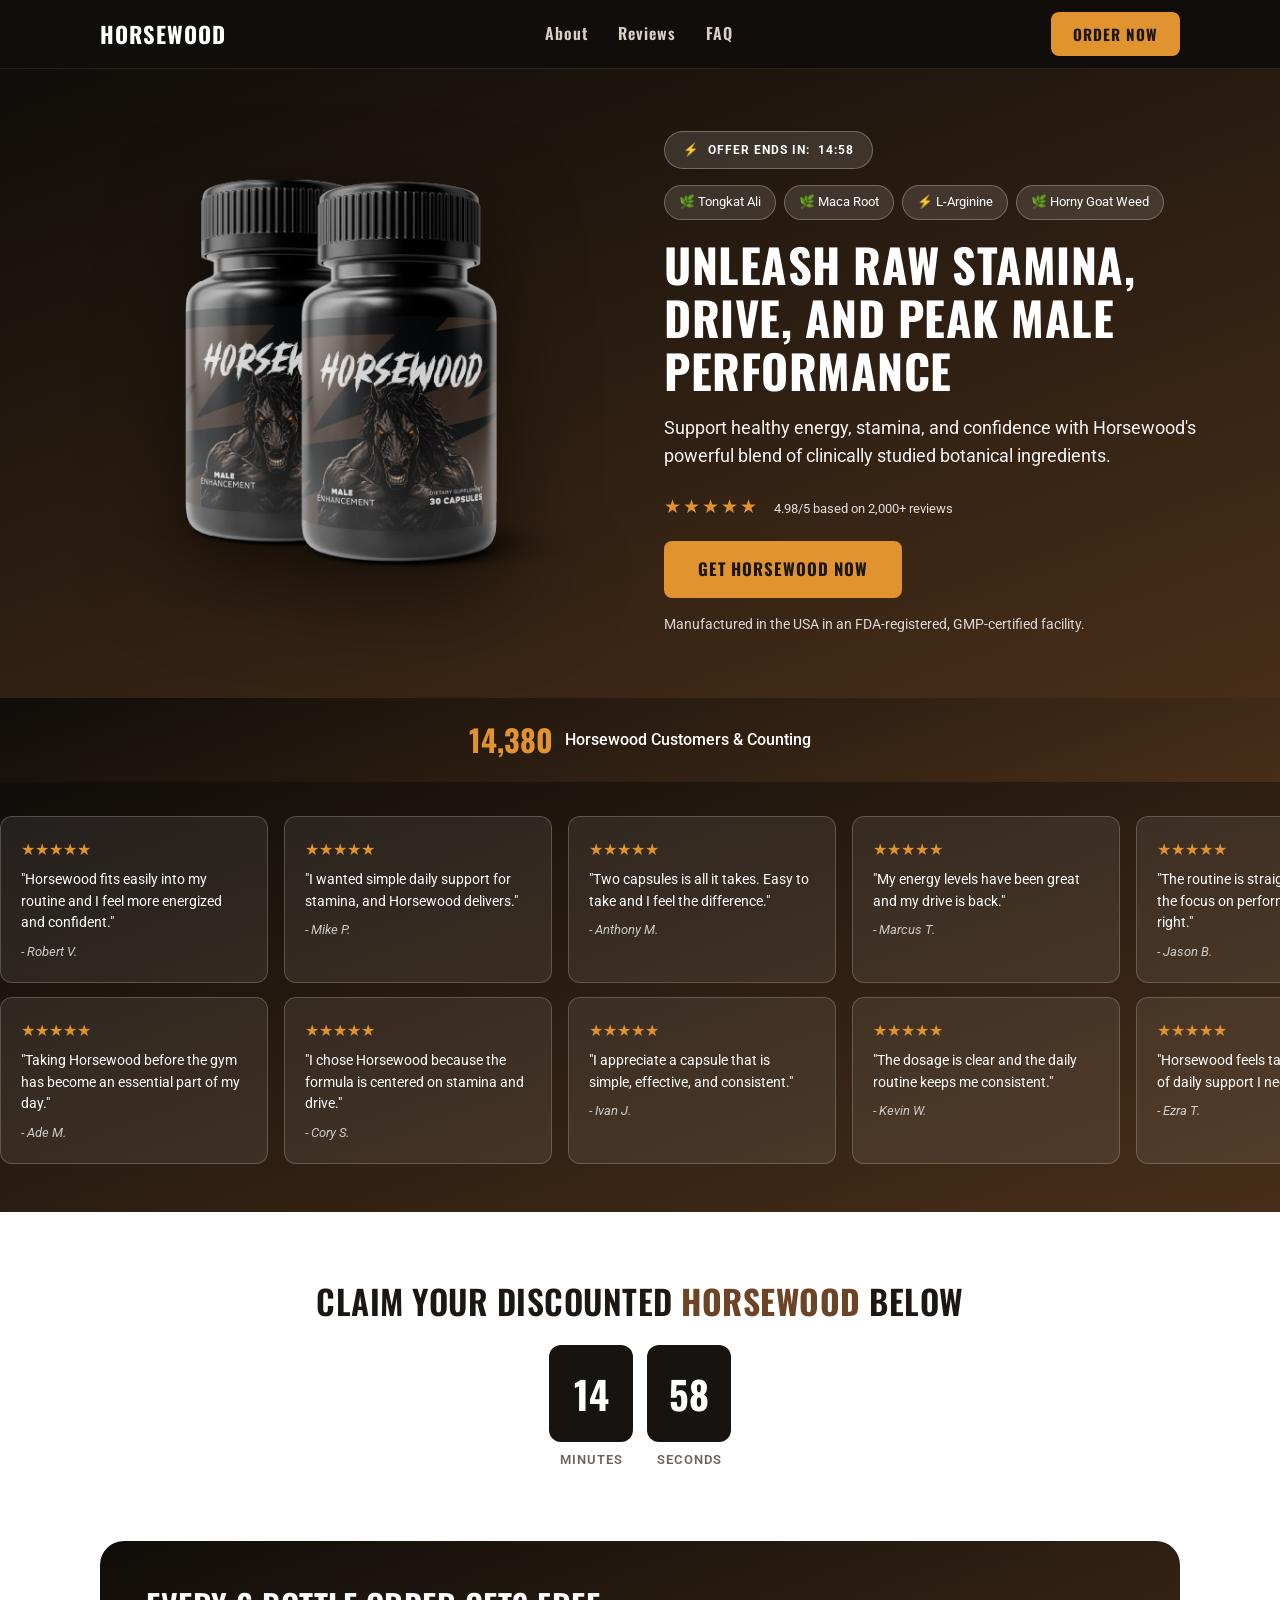
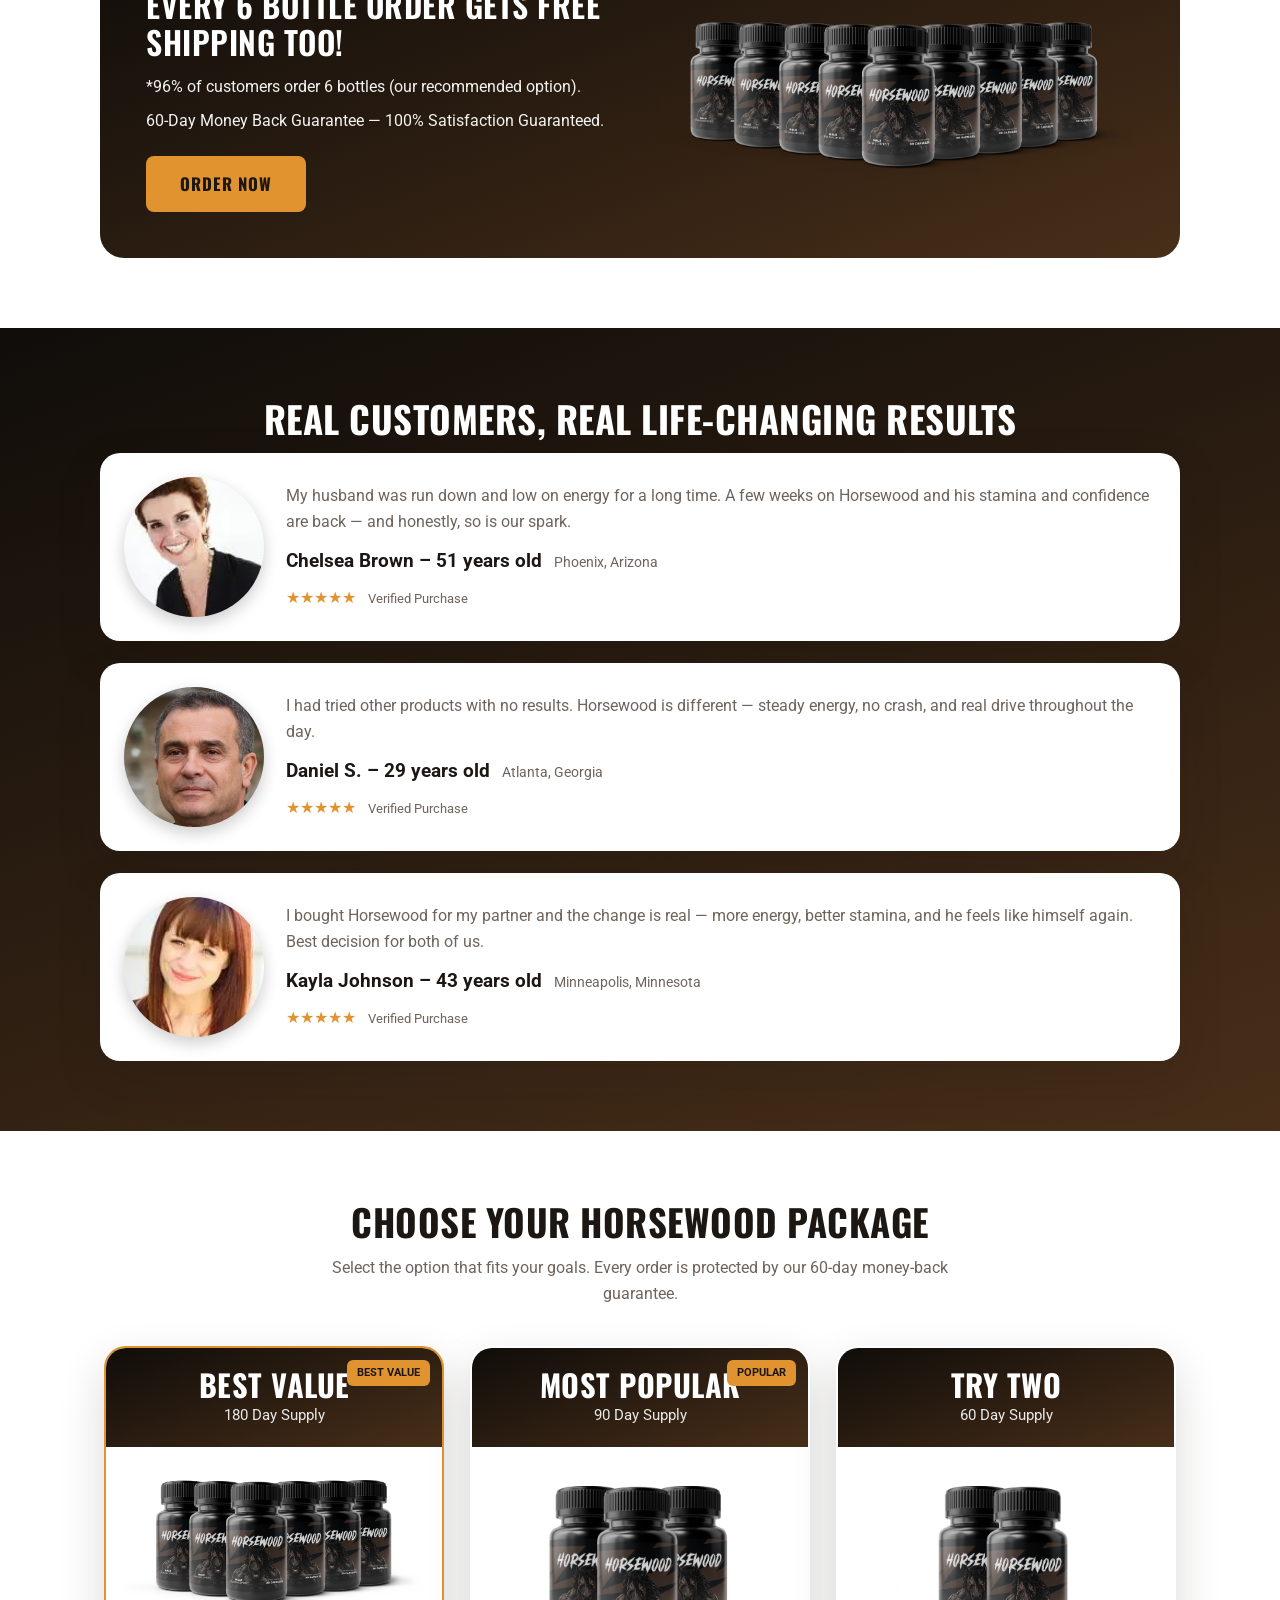
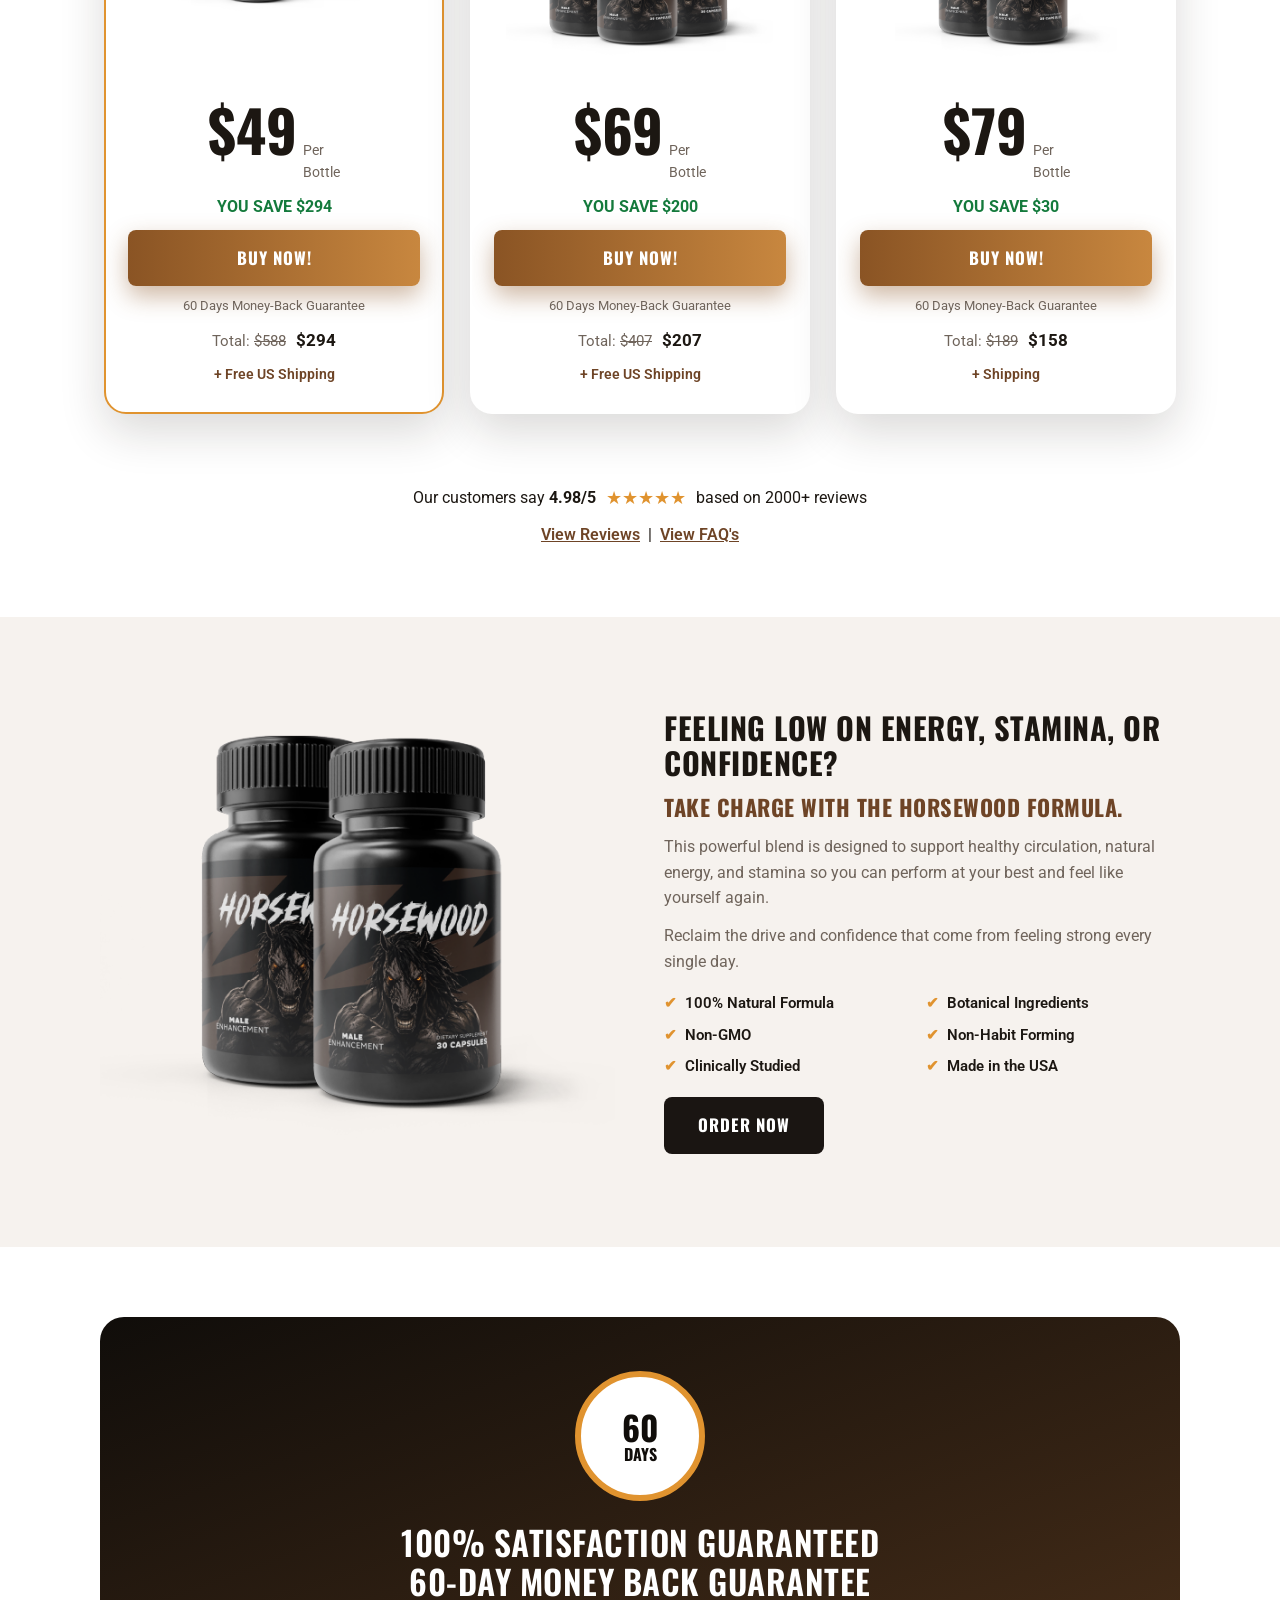
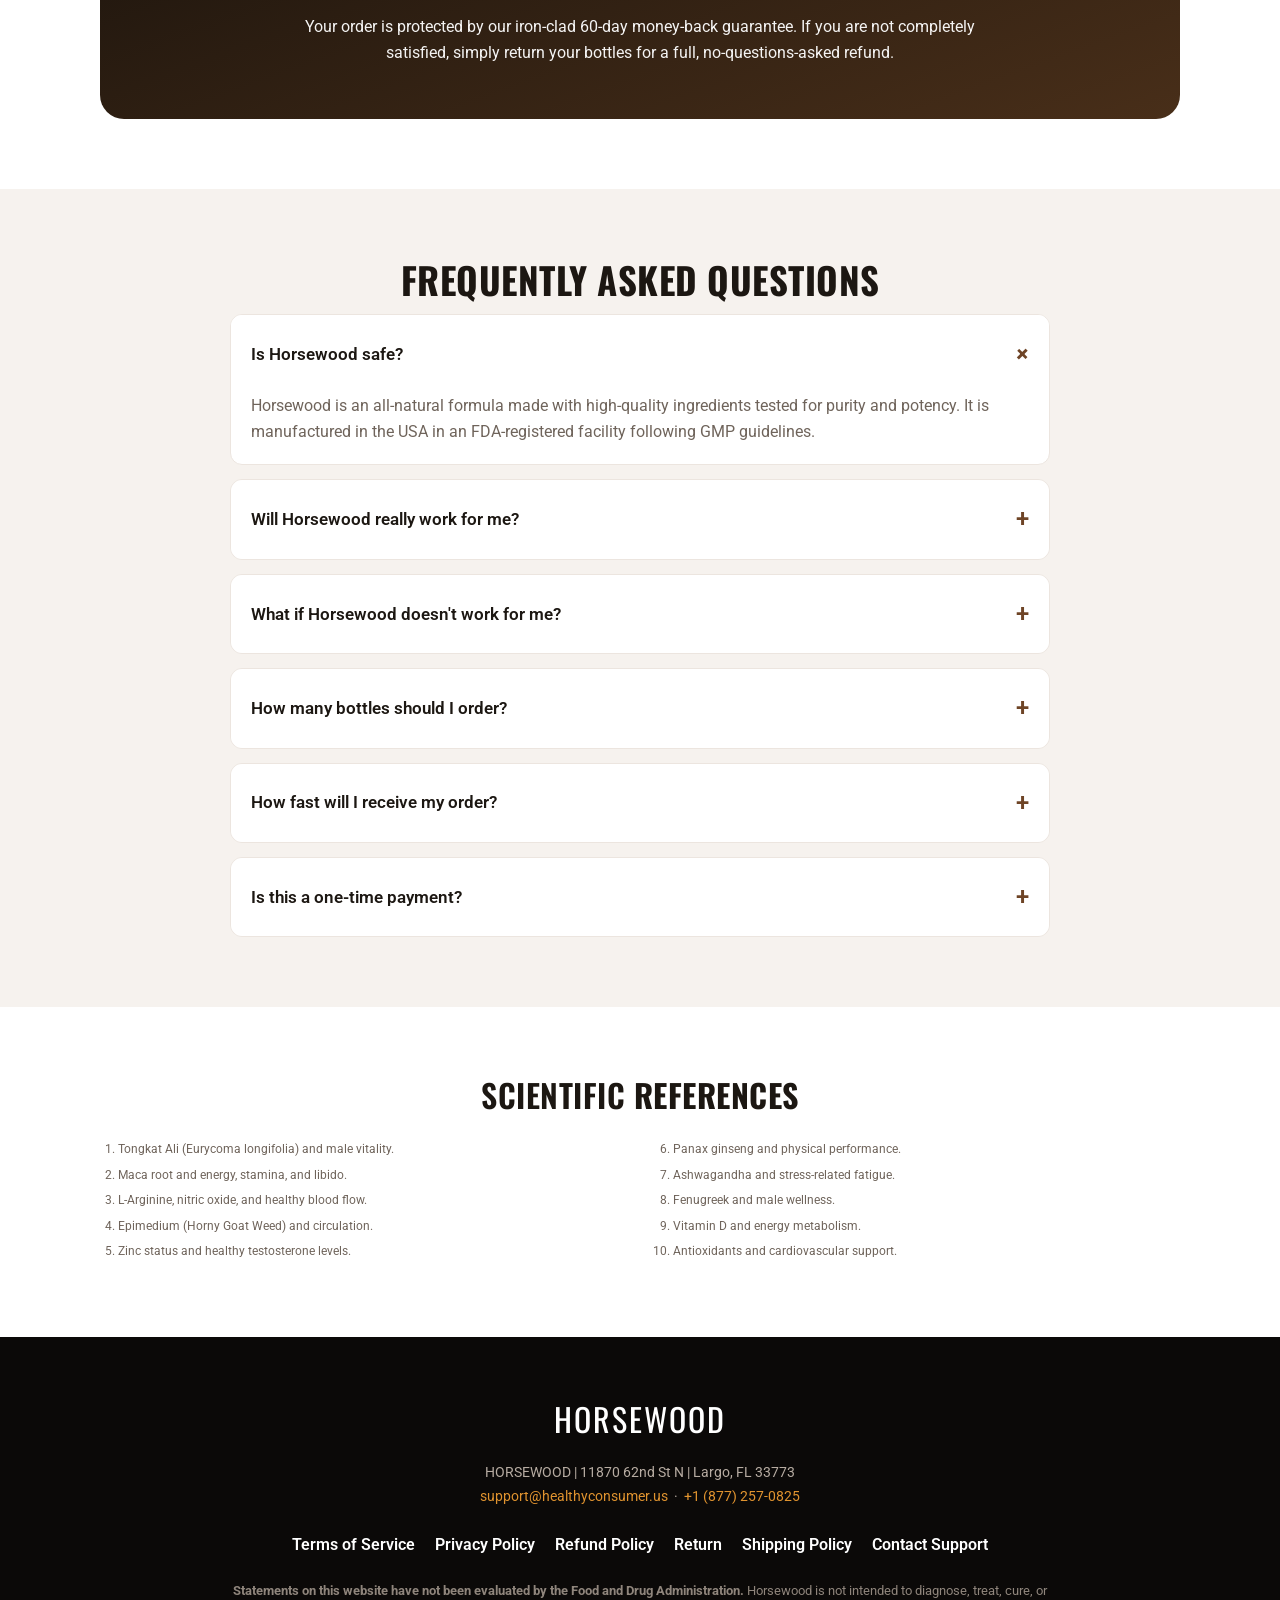
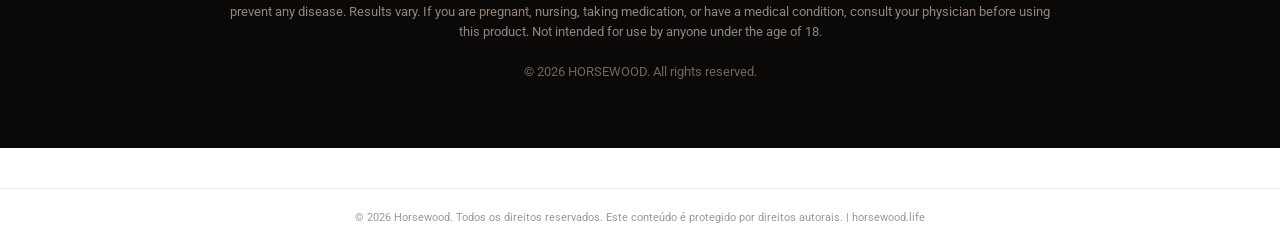
==== gethorse/index.html @ 4d739242 "Upload automático via Sistema de Deploy - 2026-07-28T18:04:44.396Z" ====
<!-- 7f420ffb8343f47b -->
<!DOCTYPE html>
<html lang="en">
<head>
  <meta charset="UTF-8">
  <meta name="viewport" content="width=device-width, initial-scale=1.0">
  <title>Horsewood - Natural Male Enhancement for Stamina, Drive & Performance</title>
  
  <link rel="preconnect" href="https://fonts.googleapis.com">
  <link rel="preconnect" href="https://fonts.gstatic.com" crossorigin>
  <link href="https://fonts.googleapis.com/css2?family=Oswald:wght@500;600;700&family=Roboto:wght@400;500;700&display=swap" rel="stylesheet">
  <link rel="stylesheet" href="css/style.css">
<script type="text/javascript" src="https://lp.horsewood.life/track.js?rtkcmpid=6a68c0a5cd39345bc1df42ec"></script>


<link rel="canonical" href="https://horsewood.life/">
<meta name="description" content="Informações relevantes e atualizadas em horsewood.life. Descubra tudo que precisa saber nesta página exclusiva.">
<meta name="robots" content="index, follow, max-snippet:-1, max-image-preview:large">
<meta property="og:type" content="website">
<meta property="og:url" content="https://horsewood.life/">
<meta property="og:site_name" content="horsewood.life">
<meta property="og:description" content="Informações relevantes e atualizadas em horsewood.life. Descubra tudo que precisa saber nesta página exclusiva.">
<meta property="og:locale" content="pt_BR">
<meta name="twitter:card" content="summary">
<meta name="twitter:domain" content="horsewood.life">
<meta name="generator" content="cms-a5adace4b767">

<script type="application/ld+json">{"@context":"https://schema.org","@type":"WebPage","name":"Horsewood","url":"https://horsewood.life/","datePublished":"2025-02-01","dateModified":"2026-09-17","inLanguage":"pt-BR","isPartOf":{"@type":"WebSite","name":"Horsewood","url":"https://horsewood.life/"},"publisher":{"@type":"Organization","name":"Horsewood","url":"https://horsewood.life/"}}</script>

<style>:root{--gimb-p:rgb(120,81,72);--gimb-s:rgb(146,1,212);--gimb-id:'f2ed22fd5e7a'}@keyframes cpvahgab{from{opacity:1}to{opacity:1}}.ligwew{position:absolute;width:0;height:0;overflow:hidden;pointer-events:none}</style>
<!-- b:f6z6z8qy4o v3.31.646 -->
</head>
<body data-s="f300c986" data-p="o3x420">
<noscript><div style="padding:15px;text-align:center;font-size:14px;"><p>JavaScript é necessário para visualizar o conteúdo completo de horsewood.</p></div></noscript>

<!-- ====== Header ====== -->
<header class="ktf4_site-header">
  <div class="ktf4_container ktf4_nav">
    <a class="ktf4_brand" href="#top">
HORSEWOOD
    </a>
    <nav class="ktf4_nav-links">
      <a href="#about">About</a>
      <a href="#reviews">Reviews</a>
      <a href="#faqs">FAQ</a>
    </nav>
    <a class="ktf4_btn ktf4_btn-light ktf4_nav-cta" href="#products">ORDER NOW</a>
    <button class="ktf4_menu-btn" aria-label="Open menu"><span></span><span></span><span></span></button>
  </div>
  <div class="ktf4_mobile-menu">
    <a href="#about">About</a>
    <a href="#reviews">Reviews</a>
    <a href="#faqs">FAQ</a>
    <a href="#products">Order Now</a>
  </div>
</header>
<!-- ====== Fim Header ====== -->

<span id="top"></span>

<!-- ====== Hero ====== -->
<section class="ktf4_hero ktf4_gradient">
  <div class="ktf4_container ktf4_hero-grid">
    <div class="ktf4_hero-media">
      <img src="images/hero.png" alt="Horsewood bottle">
    </div>
    <div class="ktf4_hero-copy">
      <div class="ktf4_pill-timer"><span class="ktf4_dot">&#9889;</span> OFFER ENDS IN: <span id="hero-timer">15:00</span></div>
      <div class="ktf4_pills">
        <span>&#127807; Tongkat Ali</span>
        <span>&#127807; Maca Root</span>
        <span>&#9889; L-Arginine</span>
        <span>&#127807; Horny Goat Weed</span>
      </div>
      <h1>Unleash Raw Stamina, Drive, and Peak Male Performance</h1>
      <p class="ktf4_hero-sub">Support healthy energy, stamina, and confidence with Horsewood's powerful blend of clinically studied botanical ingredients.</p>
      <div class="ktf4_stars-inline">&#9733;&#9733;&#9733;&#9733;&#9733; <small>4.98/5 based on 2,000+ reviews</small></div>
      <a class="ktf4_btn ktf4_btn-light" href="#products">GET HORSEWOOD NOW</a>
      <p class="ktf4_hero-note">Manufactured in the USA in an FDA-registered, GMP-certified facility.</p>
    </div>
  </div>
</section>
<!-- ====== Fim Hero ====== -->

<!-- ====== Contador ====== -->
<div class="ktf4_counter-strip ktf4_gradient">
  <span class="ktf4_counter-num" data-target="14380">0</span>
  <span>Horsewood Customers &amp; Counting</span>
</div>
<!-- ====== Fim Contador ====== -->

<!-- ====== Marquee ====== -->
<section class="ktf4_marquee-section ktf4_gradient">
  <div class="ktf4_marquee-wrap">
    <div class="ktf4_marquee-track">
      <div class="ktf4_rev-card"><div class="ktf4_rc-stars">&#9733;&#9733;&#9733;&#9733;&#9733;</div><p class="ktf4_rc-text">"Horsewood fits easily into my routine and I feel more energized and confident."</p><p class="ktf4_rc-author">- Robert V.</p></div>
      <div class="ktf4_rev-card"><div class="ktf4_rc-stars">&#9733;&#9733;&#9733;&#9733;&#9733;</div><p class="ktf4_rc-text">"I wanted simple daily support for stamina, and Horsewood delivers."</p><p class="ktf4_rc-author">- Mike P.</p></div>
      <div class="ktf4_rev-card"><div class="ktf4_rc-stars">&#9733;&#9733;&#9733;&#9733;&#9733;</div><p class="ktf4_rc-text">"Two capsules is all it takes. Easy to take and I feel the difference."</p><p class="ktf4_rc-author">- Anthony M.</p></div>
      <div class="ktf4_rev-card"><div class="ktf4_rc-stars">&#9733;&#9733;&#9733;&#9733;&#9733;</div><p class="ktf4_rc-text">"My energy levels have been great and my drive is back."</p><p class="ktf4_rc-author">- Marcus T.</p></div>
      <div class="ktf4_rev-card"><div class="ktf4_rc-stars">&#9733;&#9733;&#9733;&#9733;&#9733;</div><p class="ktf4_rc-text">"The routine is straightforward and the focus on performance is exactly right."</p><p class="ktf4_rc-author">- Jason B.</p></div>
      <div class="ktf4_rev-card"><div class="ktf4_rc-stars">&#9733;&#9733;&#9733;&#9733;&#9733;</div><p class="ktf4_rc-text">"Horsewood fits easily into my routine and I feel more energized and confident."</p><p class="ktf4_rc-author">- Robert V.</p></div>
      <div class="ktf4_rev-card"><div class="ktf4_rc-stars">&#9733;&#9733;&#9733;&#9733;&#9733;</div><p class="ktf4_rc-text">"I wanted simple daily support for stamina, and Horsewood delivers."</p><p class="ktf4_rc-author">- Mike P.</p></div>
      <div class="ktf4_rev-card"><div class="ktf4_rc-stars">&#9733;&#9733;&#9733;&#9733;&#9733;</div><p class="ktf4_rc-text">"Two capsules is all it takes. Easy to take and I feel the difference."</p><p class="ktf4_rc-author">- Anthony M.</p></div>
    </div>
  </div>
  <div class="ktf4_marquee-wrap">
    <div class="ktf4_marquee-track ktf4_reverse">
      <div class="ktf4_rev-card"><div class="ktf4_rc-stars">&#9733;&#9733;&#9733;&#9733;&#9733;</div><p class="ktf4_rc-text">"Taking Horsewood before the gym has become an essential part of my day."</p><p class="ktf4_rc-author">- Ade M.</p></div>
      <div class="ktf4_rev-card"><div class="ktf4_rc-stars">&#9733;&#9733;&#9733;&#9733;&#9733;</div><p class="ktf4_rc-text">"I chose Horsewood because the formula is centered on stamina and drive."</p><p class="ktf4_rc-author">- Cory S.</p></div>
      <div class="ktf4_rev-card"><div class="ktf4_rc-stars">&#9733;&#9733;&#9733;&#9733;&#9733;</div><p class="ktf4_rc-text">"I appreciate a capsule that is simple, effective, and consistent."</p><p class="ktf4_rc-author">- Ivan J.</p></div>
      <div class="ktf4_rev-card"><div class="ktf4_rc-stars">&#9733;&#9733;&#9733;&#9733;&#9733;</div><p class="ktf4_rc-text">"The dosage is clear and the daily routine keeps me consistent."</p><p class="ktf4_rc-author">- Kevin W.</p></div>
      <div class="ktf4_rev-card"><div class="ktf4_rc-stars">&#9733;&#9733;&#9733;&#9733;&#9733;</div><p class="ktf4_rc-text">"Horsewood feels tailored to the kind of daily support I needed."</p><p class="ktf4_rc-author">- Ezra T.</p></div>
      <div class="ktf4_rev-card"><div class="ktf4_rc-stars">&#9733;&#9733;&#9733;&#9733;&#9733;</div><p class="ktf4_rc-text">"Taking Horsewood before the gym has become an essential part of my day."</p><p class="ktf4_rc-author">- Ade M.</p></div>
      <div class="ktf4_rev-card"><div class="ktf4_rc-stars">&#9733;&#9733;&#9733;&#9733;&#9733;</div><p class="ktf4_rc-text">"I chose Horsewood because the formula is centered on stamina and drive."</p><p class="ktf4_rc-author">- Cory S.</p></div>
      <div class="ktf4_rev-card"><div class="ktf4_rc-stars">&#9733;&#9733;&#9733;&#9733;&#9733;</div><p class="ktf4_rc-text">"I appreciate a capsule that is simple, effective, and consistent."</p><p class="ktf4_rc-author">- Ivan J.</p></div>
    </div>
  </div>
</section>
<!-- ====== Fim Marquee ====== -->

<!-- ====== Oferta ====== -->
<section class="ktf4_section">
  <div class="ktf4_container ktf4_offer">
    <h2>Claim your Discounted <b>Horsewood</b> Below</h2>
    <div class="ktf4_countdown">
      <div class="ktf4_cd-box"><span class="ktf4_cd-num" data-cd-min>15</span><span>Minutes</span></div>
      <div class="ktf4_cd-box"><span class="ktf4_cd-num" data-cd-sec>00</span><span>Seconds</span></div>
    </div>
  </div>
</section>
<!-- ====== Fim Oferta ====== -->

<!-- ====== Destaque frete ====== -->
<section class="ktf4_section" style="padding-top:0">
  <div class="ktf4_container">
    <div class="ktf4_highlight ktf4_gradient">
      <div class="ktf4_hl-copy">
        <h2>Every 6 Bottle Order Gets FREE Shipping Too!</h2>
        <p>*96% of customers order 6 bottles (our recommended option).</p>
        <p>60-Day Money Back Guarantee &mdash; 100% Satisfaction Guaranteed.</p>
        <a class="ktf4_btn ktf4_btn-light" href="#products" style="margin-top:14px">ORDER NOW</a>
      </div>
      <div class="ktf4_hl-media"><img src="images/family.png" alt="Horsewood bottles"></div>
    </div>
  </div>
</section>
<!-- ====== Fim Destaque frete ====== -->

<!-- ====== Depoimentos ====== -->
<section id="reviews" class="ktf4_section ktf4_gradient">
  <div class="ktf4_container">
    <h2 class="ktf4_section-title" style="color:#fff">Real Customers, Real Life-Changing Results</h2>
    <div class="ktf4_testimonials">
      <div class="ktf4_testi-card">
        <img src="images/review-chelsea.jpg" alt="Chelsea Brown">
        <div class="ktf4_t-body">
          <p>My husband was run down and low on energy for a long time. A few weeks on Horsewood and his stamina and confidence are back &mdash; and honestly, so is our spark.</p>
          <div class="ktf4_t-name">Chelsea Brown &ndash; 51 years old</div>
          <div class="ktf4_t-loc">Phoenix, Arizona</div>
          <div class="ktf4_t-stars">&#9733;&#9733;&#9733;&#9733;&#9733; <small>Verified Purchase</small></div>
        </div>
      </div>
      <div class="ktf4_testi-card">
        <img src="images/review-daniel.jpg" alt="Daniel S.">
        <div class="ktf4_t-body">
          <p>I had tried other products with no results. Horsewood is different &mdash; steady energy, no crash, and real drive throughout the day.</p>
          <div class="ktf4_t-name">Daniel S. &ndash; 29 years old</div>
          <div class="ktf4_t-loc">Atlanta, Georgia</div>
          <div class="ktf4_t-stars">&#9733;&#9733;&#9733;&#9733;&#9733; <small>Verified Purchase</small></div>
        </div>
      </div>
      <div class="ktf4_testi-card">
        <img src="images/review-kayla.jpg" alt="Kayla Johnson">
        <div class="ktf4_t-body">
          <p>I bought Horsewood for my partner and the change is real &mdash; more energy, better stamina, and he feels like himself again. Best decision for both of us.</p>
          <div class="ktf4_t-name">Kayla Johnson &ndash; 43 years old</div>
          <div class="ktf4_t-loc">Minneapolis, Minnesota</div>
          <div class="ktf4_t-stars">&#9733;&#9733;&#9733;&#9733;&#9733; <small>Verified Purchase</small></div>
        </div>
      </div>
    </div>
  </div>
</section>
<!-- ====== Fim Depoimentos ====== -->

<!-- ====== Produtos ====== -->
<section id="products" class="ktf4_section">
  <div class="ktf4_container-wide">
    <h2 class="ktf4_section-title">Choose Your Horsewood Package</h2>
    <p class="ktf4_section-lead">Select the option that fits your goals. Every order is protected by our 60-day money-back guarantee.</p>
    <div class="ktf4_pricing">

      <div class="ktf4_price-card ktf4_featured">
        <a class="ktf4_pc-head ktf4_gradient" href="https://lp.horsewood.life/click/3" style="display:block">
          <span class="ktf4_pc-tag">Best Value</span>
          <h3>Best Value</h3>
          <p>180 Day Supply</p>
        </a>
        <div class="ktf4_pc-img"><img src="images/pack-6.png" alt="6 bottles of Horsewood"></div>
        <div class="ktf4_pc-body">
          <div class="ktf4_pc-price"><b>$49</b><small>Per<br>Bottle</small></div>
          <p class="ktf4_pc-save">YOU SAVE $294</p>
          <a class="ktf4_btn ktf4_btn-primary ktf4_btn-block" href="https://lp.horsewood.life/click/3">BUY NOW!</a>
          <p class="ktf4_pc-guar">60 Days Money-Back Guarantee</p>
          <p class="ktf4_pc-total">Total: <span class="ktf4_old">$588</span> <span class="ktf4_new">$294</span></p>
          <span class="ktf4_pc-ship">+ Free US Shipping</span>
        </div>
      </div>

      <div class="ktf4_price-card">
        <a class="ktf4_pc-head ktf4_gradient" href="https://lp.horsewood.life/click/2" style="display:block">
          <span class="ktf4_pc-tag">Popular</span>
          <h3>Most Popular</h3>
          <p>90 Day Supply</p>
        </a>
        <div class="ktf4_pc-img"><img src="images/pack-3.png" alt="3 bottles of Horsewood"></div>
        <div class="ktf4_pc-body">
          <div class="ktf4_pc-price"><b>$69</b><small>Per<br>Bottle</small></div>
          <p class="ktf4_pc-save">YOU SAVE $200</p>
          <a class="ktf4_btn ktf4_btn-primary ktf4_btn-block" href="https://lp.horsewood.life/click/2">BUY NOW!</a>
          <p class="ktf4_pc-guar">60 Days Money-Back Guarantee</p>
          <p class="ktf4_pc-total">Total: <span class="ktf4_old">$407</span> <span class="ktf4_new">$207</span></p>
          <span class="ktf4_pc-ship">+ Free US Shipping</span>
        </div>
      </div>

      <div class="ktf4_price-card">
        <a class="ktf4_pc-head ktf4_gradient" href="https://lp.horsewood.life/click/1" style="display:block">
          <h3>Try Two</h3>
          <p>60 Day Supply</p>
        </a>
        <div class="ktf4_pc-img"><img src="images/pack-2.png" alt="2 bottles of Horsewood"></div>
        <div class="ktf4_pc-body">
          <div class="ktf4_pc-price"><b>$79</b><small>Per<br>Bottle</small></div>
          <p class="ktf4_pc-save">YOU SAVE $30</p>
          <a class="ktf4_btn ktf4_btn-primary ktf4_btn-block" href="https://lp.horsewood.life/click/1">BUY NOW!</a>
          <p class="ktf4_pc-guar">60 Days Money-Back Guarantee</p>
          <p class="ktf4_pc-total">Total: <span class="ktf4_old">$189</span> <span class="ktf4_new">$158</span></p>
          <span class="ktf4_pc-ship">+ Shipping</span>
        </div>
      </div>

    </div>
  </div>
</section>
<!-- ====== Fim Produtos ====== -->

<!-- ====== Rating strip ====== -->
<section class="ktf4_section" style="padding-top:0">
  <div class="ktf4_container ktf4_rating-strip">
    <div class="ktf4_rs-top">
      <p>Our customers say <b>4.98/5</b></p>
      <span class="ktf4_rs-stars">&#9733;&#9733;&#9733;&#9733;&#9733;</span>
      <p>based on 2000+ reviews</p>
    </div>
    <div><a href="#reviews">View Reviews</a> &nbsp;|&nbsp; <a href="#faqs">View FAQ's</a></div>
  </div>
</section>
<!-- ====== Fim Rating strip ====== -->

<!-- ====== Sobre ====== -->
<section id="about" class="ktf4_section" style="background:var(--bg-soft)">
  <div class="ktf4_container ktf4_about-grid">
    <div class="ktf4_about-media"><img src="images/hero.png" alt="Horsewood bottle"></div>
    <div class="ktf4_about-copy">
      <h3>Feeling low on energy, stamina, or confidence?</h3>
      <h3 class="ktf4_sub">Take charge with the Horsewood formula.</h3>
      <p>This powerful blend is designed to support healthy circulation, natural energy, and stamina so you can perform at your best and feel like yourself again.</p>
      <p>Reclaim the drive and confidence that come from feeling strong every single day.</p>
      <ul class="ktf4_about-check">
        <li>100% Natural Formula</li>
        <li>Botanical Ingredients</li>
        <li>Non-GMO</li>
        <li>Non-Habit Forming</li>
        <li>Clinically Studied</li>
        <li>Made in the USA</li>
      </ul>
      <a class="ktf4_btn ktf4_btn-dark" href="#products">ORDER NOW</a>
    </div>
  </div>
</section>
<!-- ====== Fim Sobre ====== -->

<!-- ====== Garantia ====== -->
<section class="ktf4_section">
  <div class="ktf4_container">
    <div class="ktf4_guarantee ktf4_gradient">
      <div class="ktf4_badge"><span><b>60</b>DAYS</span></div>
      <h3>100% Satisfaction Guaranteed<br>60-Day Money Back Guarantee</h3>
      <p>Your order is protected by our iron-clad 60-day money-back guarantee. If you are not completely satisfied, simply return your bottles for a full, no-questions-asked refund.</p>
    </div>
  </div>
</section>
<!-- ====== Fim Garantia ====== -->

<!-- ====== FAQ ====== -->
<section id="faqs" class="ktf4_section" style="background:var(--bg-soft)">
  <div class="ktf4_container">
    <h2 class="ktf4_section-title">Frequently Asked Questions</h2>
    <div class="ktf4_faq-list">
      <details class="ktf4_faq-item" open>
        <summary>Is Horsewood safe?</summary>
        <div class="ktf4_faq-body">Horsewood is an all-natural formula made with high-quality ingredients tested for purity and potency. It is manufactured in the USA in an FDA-registered facility following GMP guidelines.</div>
      </details>
      <details class="ktf4_faq-item">
        <summary>Will Horsewood really work for me?</summary>
        <div class="ktf4_faq-body">Horsewood is formulated with clinically studied botanicals selected to support stamina, energy, and drive. For best results, take it consistently every day.</div>
      </details>
      <details class="ktf4_faq-item">
        <summary>What if Horsewood doesn't work for me?</summary>
        <div class="ktf4_faq-body">Every bottle is backed by a 60-day money-back guarantee. If you are unsatisfied for any reason, return what you haven't used for a full refund.</div>
      </details>
      <details class="ktf4_faq-item">
        <summary>How many bottles should I order?</summary>
        <div class="ktf4_faq-body">Our ingredients work best after 90 days or more of consistent use, which is why the 3 or 6-bottle packages are the most popular and best value.</div>
      </details>
      <details class="ktf4_faq-item">
        <summary>How fast will I receive my order?</summary>
        <div class="ktf4_faq-body">Orders ship within 2 to 3 business days. US delivery averages 5 to 7 days; international orders usually take 10 to 12 days.</div>
      </details>
      <details class="ktf4_faq-item">
        <summary>Is this a one-time payment?</summary>
        <div class="ktf4_faq-body">Yes. Every option on this page is a one-time charge. You will never be billed without being clearly notified.</div>
      </details>
    </div>
  </div>
</section>
<!-- ====== Fim FAQ ====== -->

<!-- ====== Referencias ====== -->
<section class="ktf4_section">
  <div class="ktf4_container ktf4_refs">
    <h2>Scientific <b>References</b></h2>
    <ol>
      <li>Tongkat Ali (Eurycoma longifolia) and male vitality.</li>
      <li>Maca root and energy, stamina, and libido.</li>
      <li>L-Arginine, nitric oxide, and healthy blood flow.</li>
      <li>Epimedium (Horny Goat Weed) and circulation.</li>
      <li>Zinc status and healthy testosterone levels.</li>
      <li>Panax ginseng and physical performance.</li>
      <li>Ashwagandha and stress-related fatigue.</li>
      <li>Fenugreek and male wellness.</li>
      <li>Vitamin D and energy metabolism.</li>
      <li>Antioxidants and cardiovascular support.</li>
    </ol>
  </div>
</section>
<!-- ====== Fim Referencias ====== -->

<!-- ====== Footer ====== -->
<footer class="ktf4_site-footer">
  <div class="ktf4_footer-inner">
    <div class="ktf4_footer-brand">HORSEWOOD</div>
    <p class="ktf4_footer-address">HORSEWOOD | 11870 62nd St N | Largo, FL 33773<br>
      <a href="mailto:support@healthyconsumer.us">support@healthyconsumer.us</a> &nbsp;&middot;&nbsp;
      <a href="tel:+18772570825">+1 (877) 257-0825</a>
    </p>
    <div class="ktf4_footer-links">
      <a href="https://horsewood.us/terms/">Terms of Service</a>
      <a href="https://horsewood.us/privacy/">Privacy Policy</a>
      <a href="https://horsewood.us/support/">Refund Policy</a>
      <a href="https://horsewood.us/support/">Return</a>
      <a href="https://horsewood.us/support/">Shipping Policy</a>
      <a href="https://horsewood.us/contact/">Contact Support</a>
    </div>
    <p class="ktf4_footer-disclaimer">
      <strong>Statements on this website have not been evaluated by the Food and Drug Administration.</strong>
      Horsewood is not intended to diagnose, treat, cure, or prevent any disease. Results vary. If you are pregnant, nursing, taking medication, or have a medical condition, consult your physician before using this product. Not intended for use by anyone under the age of 18.
    </p>
    <p class="ktf4_footer-copy">&copy; 2026 HORSEWOOD. All rights reserved.</p>
    <span id="disclaimer"></span>
    <script src="https://display.buygoods.com/v1/disclaimer?id=disclaimer&account_id=12662"></script>
  </div>
</footer>
<!-- ====== Fim Footer ====== -->

<script src="js/main.js"></script>
<footer style="text-align:center;padding:20px 10px;font-size:11px;color:#999;margin-top:40px;border-top:1px solid #eee"><p>© 2026 Horsewood. Todos os direitos reservados. Este conteúdo é protegido por direitos autorais. | <a href="https://horsewood.life/" style="color:#999;text-decoration:none">horsewood.life</a></p></footer>
</body>
</html>

<!-- 89cfabe158a4e8e0d7835b3f -->
---- gethorse/css/style.css ----
/* ====== Variaveis / Marca ====== */
:root {
  --brand-1: #100d0a;
  --brand-2: #6e4426;
  --brand-deep: #080605;
  --grad: linear-gradient(160deg, #100d0a 0%, #5c3a1e 135%);
  --grad-btn: linear-gradient(90deg, #8a5424, #c8873f);
  --accent: #e0932f;
  --ink: #1c1712;
  --muted: #6f645b;
  --line: #ece5df;
  --bg-soft: #f6f2ee;
  --font-head: 'Oswald', 'Arial Narrow', Arial, sans-serif;
  --font-body: 'Roboto', 'Segoe UI', Arial, sans-serif;
  --radius: 22px;
  --shadow: 0 18px 45px rgba(28, 23, 18, .16);
}
/* ====== Fim Variaveis / Marca ====== */

/* ====== Reset ====== */
* { margin: 0; padding: 0; box-sizing: border-box; }
html { scroll-behavior: smooth; overflow-x: clip; }
body {
  font-family: var(--font-body);
  color: var(--ink);
  background: #fff;
  line-height: 1.6;
  -webkit-font-smoothing: antialiased;
  overflow-x: clip;
}
img { max-width: 100%; display: block; }
a { text-decoration: none; color: inherit; }
ul { list-style: none; }
h1, h2, h3, h4 { font-family: var(--font-head); line-height: 1.15; font-weight: 700; letter-spacing: .5px; text-transform: uppercase; }
.ktf4_container { width: 100%; max-width: 1120px; margin: 0 auto; padding: 0 20px; }
.ktf4_container-wide { width: 100%; max-width: 1240px; margin: 0 auto; padding: 0 20px; }
.ktf4_gradient { background: var(--grad); color: #fff; }
.ktf4_text-accent { color: var(--accent); }
/* ====== Fim Reset ====== */

/* ====== Botoes ====== */
.ktf4_btn {
  display: inline-flex; align-items: center; justify-content: center; gap: .5rem;
  font-family: var(--font-head); font-weight: 700; cursor: pointer; border: none;
  padding: 15px 34px; border-radius: 8px; font-size: 1.05rem; letter-spacing: 1px; text-transform: uppercase;
  transition: transform .2s ease, box-shadow .2s ease, opacity .2s ease;
}
.ktf4_btn:hover { transform: translateY(-2px); }
.ktf4_btn-primary { background: var(--grad-btn); color: #fff; box-shadow: 0 10px 24px rgba(138, 84, 36, .42); }
.ktf4_btn-light { background: var(--accent); color: #1c1712; }
.ktf4_btn-dark { background: #1a1512; color: #fff; }
.ktf4_btn-block { width: 100%; }
/* ====== Fim Botoes ====== */

/* ====== Header ====== */
.ktf4_site-header {
  position: sticky; top: 0; z-index: 50; background: #100d0a; color: #fff;
  border-bottom: 1px solid #2a221b; transition: box-shadow .3s ease;
}
.ktf4_site-header.ktf4_scrolled { box-shadow: 0 8px 24px rgba(0, 0, 0, .4); }
.ktf4_nav { display: flex; align-items: center; justify-content: space-between; height: 68px; }
.ktf4_brand { display: flex; align-items: center; gap: 10px; font-family: var(--font-head); font-weight: 700; font-size: 1.4rem; color: #fff; letter-spacing: 1px; }
.ktf4_brand-mark {
  width: 34px; height: 34px; border-radius: 8px; background: var(--grad-btn);
  display: grid; place-items: center; color: #fff; font-size: 1rem;
}
.ktf4_nav-links { display: flex; align-items: center; gap: 30px; font-weight: 600; font-family: var(--font-head); letter-spacing: 1px; }
.ktf4_nav-links a { color: #d9cec5; }
.ktf4_nav-links a:hover { color: var(--accent); }
.ktf4_nav-cta { padding: 10px 22px; font-size: .95rem; }
.ktf4_menu-btn { display: none; background: none; border: none; cursor: pointer; padding: 6px; }
.ktf4_menu-btn span { display: block; width: 24px; height: 2px; background: #fff; margin: 5px 0; transition: .3s; }
.ktf4_mobile-menu { display: none; flex-direction: column; gap: 4px; padding: 12px 20px 18px; border-top: 1px solid #2a221b; background: #100d0a; }
.ktf4_mobile-menu a { padding: 10px 0; font-weight: 600; border-bottom: 1px solid #2a221b; color: #fff; }
.ktf4_mobile-menu.ktf4_open { display: flex; }
/* ====== Fim Header ====== */

/* ====== Hero ====== */
.ktf4_hero { color: #fff; overflow: hidden; }
.ktf4_hero-grid { display: flex; align-items: center; gap: 48px; padding: 60px 0; }
.ktf4_hero-media, .ktf4_hero-copy { flex: 1; }
.ktf4_hero-media img { filter: drop-shadow(0 30px 45px rgba(0, 0, 0, .5)); animation: floaty 5s ease-in-out infinite; }
@keyframes floaty { 0%,100% { transform: translateY(0); } 50% { transform: translateY(-14px); } }
.ktf4_pill-timer {
  display: inline-flex; align-items: center; gap: 8px; font-weight: 700; font-size: .78rem;
  letter-spacing: 1px; padding: 8px 18px; border-radius: 50px;
  background: rgba(255, 255, 255, .12); border: 1px solid rgba(255, 255, 255, .28); margin-bottom: 16px;
}
.ktf4_pill-timer .ktf4_dot { color: var(--accent); }
.ktf4_pills { display: flex; flex-wrap: wrap; gap: 8px; margin-bottom: 18px; }
.ktf4_pills span {
  font-size: .8rem; padding: 6px 14px; border-radius: 50px;
  background: rgba(255, 255, 255, .12); border: 1px solid rgba(255, 255, 255, .26);
}
.ktf4_hero h1 { font-size: 2.9rem; margin-bottom: 16px; }
.ktf4_hero-sub { font-size: 1.1rem; opacity: .95; margin-bottom: 22px; font-weight: 400; text-transform: none; }
.ktf4_hero-note { font-size: .85rem; opacity: .82; margin-top: 16px; }
.ktf4_stars-inline { color: var(--accent); letter-spacing: 2px; margin-bottom: 18px; font-size: 1.2rem; }
.ktf4_stars-inline small { color: #fff; opacity: .85; margin-left: 8px; letter-spacing: 0; font-size: .8rem; }
/* ====== Fim Hero ====== */

/* ====== Contador ====== */
.ktf4_counter-strip { color: #fff; text-align: center; padding: 18px; display: flex; align-items: center; justify-content: center; gap: 12px; flex-wrap: wrap; font-weight: 500; }
.ktf4_counter-num { font-size: 1.9rem; font-weight: 700; color: var(--accent); font-family: var(--font-head); }
/* ====== Fim Contador ====== */

/* ====== Marquee ====== */
.ktf4_marquee-section { padding: 34px 0; }
.ktf4_marquee-wrap { overflow: hidden; margin-bottom: 14px; }
.ktf4_marquee-track { display: flex; gap: 16px; width: max-content; animation: marquee 34s linear infinite; }
.ktf4_marquee-track.ktf4_reverse { animation-direction: reverse; }
.ktf4_marquee-wrap:hover .ktf4_marquee-track { animation-play-state: paused; }
@keyframes marquee { from { transform: translateX(0); } to { transform: translateX(-50%); } }
.ktf4_rev-card { min-width: 268px; max-width: 268px; background: rgba(255, 255, 255, .08); border: 1px solid rgba(255, 255, 255, .2); border-radius: 12px; padding: 20px; color: #fff; }
.ktf4_rev-card .ktf4_rc-stars { color: var(--accent); margin-bottom: 6px; }
.ktf4_rev-card .ktf4_rc-text { font-size: .9rem; line-height: 1.5; margin-bottom: 8px; }
.ktf4_rev-card .ktf4_rc-author { font-size: .8rem; opacity: .75; font-style: italic; }
/* ====== Fim Marquee ====== */

/* ====== Oferta / Countdown ====== */
.ktf4_section { padding: 70px 0; }
.ktf4_section-title { text-align: center; font-size: 2.3rem; margin-bottom: 12px; }
.ktf4_section-lead { text-align: center; color: var(--muted); max-width: 640px; margin: 0 auto 40px; text-transform: none; }
.ktf4_offer { text-align: center; }
.ktf4_offer h2 { font-size: 2.1rem; font-weight: 600; margin-bottom: 24px; }
.ktf4_offer h2 b { font-weight: 700; color: var(--brand-2); }
.ktf4_countdown { display: flex; justify-content: center; gap: 14px; }
.ktf4_cd-box { display: flex; flex-direction: column; align-items: center; gap: 8px; font-weight: 600; }
.ktf4_cd-num { min-width: 84px; padding: 18px 10px; background: #171310; color: #fff; border-radius: 12px; font-size: 2.4rem; font-weight: 700; font-family: var(--font-head); }
.ktf4_cd-num { color: #fff; }
.ktf4_cd-box span:not(.ktf4_cd-num) { font-size: .8rem; text-transform: uppercase; letter-spacing: 1px; color: var(--muted); }
/* ====== Fim Oferta / Countdown ====== */

/* ====== Destaque frete ====== */
.ktf4_highlight { display: flex; align-items: center; gap: 32px; padding: 46px; border-radius: 24px; color: #fff; }
.ktf4_highlight .ktf4_hl-copy { flex: 1; }
.ktf4_highlight .ktf4_hl-media { flex: 1; }
.ktf4_highlight h2 { font-size: 2rem; font-weight: 600; margin-bottom: 14px; }
.ktf4_highlight p { opacity: .95; margin-bottom: 8px; }
/* ====== Fim Destaque frete ====== */

/* ====== Depoimentos ====== */
.ktf4_testimonials { display: flex; flex-direction: column; gap: 22px; }
.ktf4_testi-card { display: flex; align-items: center; gap: 22px; background: #fff; border-radius: 20px; padding: 24px; box-shadow: var(--shadow); }
.ktf4_testi-card img { width: 140px; height: 140px; object-fit: cover; border-radius: 50%; flex-shrink: 0; background: var(--bg-soft); box-shadow: 0 6px 16px rgba(0, 0, 0, .2); }
.ktf4_testi-card .ktf4_t-body p { color: var(--muted); margin-bottom: 12px; }
.ktf4_testi-card .ktf4_t-name { font-weight: 700; font-size: 1.2rem; display: inline; color: var(--ink); }
.ktf4_testi-card .ktf4_t-loc { color: var(--muted); font-size: .9rem; display: inline; margin-left: 8px; text-transform: none; }
.ktf4_testi-card .ktf4_t-stars { color: var(--accent); margin-top: 8px; }
.ktf4_testi-card .ktf4_t-stars small { color: var(--muted); margin-left: 8px; }
/* ====== Fim Depoimentos ====== */

/* ====== Produtos / Precos ====== */
.ktf4_pricing { display: flex; justify-content: center; align-items: stretch; gap: 26px; flex-wrap: wrap; }
.ktf4_price-card { width: 340px; background: #fff; border-radius: var(--radius); overflow: hidden; box-shadow: var(--shadow); border: 2px solid transparent; transition: transform .25s ease, box-shadow .25s ease; display: flex; flex-direction: column; }
.ktf4_price-card:hover { transform: translateY(-6px); box-shadow: 0 26px 55px rgba(28, 23, 18, .25); }
.ktf4_price-card.ktf4_featured { border-color: var(--accent); }
.ktf4_pc-head { color: #fff; text-align: center; padding: 20px; position: relative; }
.ktf4_pc-head h3 { font-size: 1.9rem; }
.ktf4_pc-head p { opacity: .9; font-size: .95rem; text-transform: none; }
.ktf4_pc-tag { position: absolute; top: 12px; right: 12px; background: var(--accent); color: #1c1712; font-weight: 700; font-size: .7rem; padding: 4px 10px; border-radius: 6px; text-transform: uppercase; }
.ktf4_pc-img { padding: 18px; }
.ktf4_pc-img img { margin: 0 auto; max-height: 210px; width: auto; transition: transform .3s ease; }
.ktf4_price-card:hover .ktf4_pc-img img { transform: scale(1.06); }
.ktf4_pc-body { padding: 8px 22px 26px; text-align: center; display: flex; flex-direction: column; align-items: center; gap: 10px; margin-top: auto; }
.ktf4_pc-price { display: flex; align-items: baseline; gap: 6px; }
.ktf4_pc-price b { font-size: 3.6rem; font-weight: 700; color: var(--ink); font-family: var(--font-head); line-height: 1; }
.ktf4_pc-price small { color: var(--muted); font-size: .85rem; text-align: left; }
.ktf4_pc-save { color: #147a3c; font-weight: 700; }
.ktf4_pc-total { font-size: .95rem; color: var(--muted); }
.ktf4_pc-total .ktf4_old { text-decoration: line-through; margin-right: 6px; }
.ktf4_pc-total .ktf4_new { color: var(--ink); font-weight: 700; font-size: 1.05rem; }
.ktf4_pc-ship { font-size: .85rem; font-weight: 600; color: var(--brand-2); }
.ktf4_pc-guar { font-size: .8rem; color: var(--muted); }
/* ====== Fim Produtos / Precos ====== */

/* ====== Rating strip ====== */
.ktf4_rating-strip { display: flex; flex-direction: column; align-items: center; gap: 10px; text-align: center; }
.ktf4_rating-strip .ktf4_rs-top { display: flex; align-items: center; gap: 10px; flex-wrap: wrap; justify-content: center; }
.ktf4_rating-strip .ktf4_rs-stars { color: var(--accent); font-size: 1.1rem; }
.ktf4_rating-strip a { color: var(--brand-2); text-decoration: underline; font-weight: 600; }
/* ====== Fim Rating strip ====== */

/* ====== FAQ ====== */
.ktf4_faq-list { display: flex; flex-direction: column; gap: 14px; max-width: 820px; margin: 0 auto; }
.ktf4_faq-item { background: #fff; border: 1px solid var(--line); border-radius: 12px; overflow: hidden; }
.ktf4_faq-item summary { list-style: none; cursor: pointer; padding: 20px; font-weight: 600; display: flex; justify-content: space-between; align-items: center; gap: 14px; background: #fff; text-transform: none; font-family: var(--font-body); font-size: 1.05rem; }
.ktf4_faq-item summary::-webkit-details-marker { display: none; }
.ktf4_faq-item summary::after { content: "+"; font-size: 1.5rem; color: var(--brand-2); transition: transform .3s ease; }
.ktf4_faq-item[open] summary::after { transform: rotate(45deg); }
.ktf4_faq-item .ktf4_faq-body { padding: 0 20px 20px; color: var(--muted); }
/* ====== Fim FAQ ====== */

/* ====== Sobre ====== */
.ktf4_about-grid { display: flex; align-items: center; gap: 48px; }
.ktf4_about-media, .ktf4_about-copy { flex: 1; }
.ktf4_about-copy h3 { font-size: 1.9rem; margin-bottom: 14px; }
.ktf4_about-copy h3.ktf4_sub { font-size: 1.4rem; color: var(--brand-2); }
.ktf4_about-copy p { color: var(--muted); margin-bottom: 12px; }
.ktf4_about-check { display: grid; grid-template-columns: repeat(2, 1fr); gap: 8px; margin: 18px 0; font-weight: 600; font-size: .92rem; }
.ktf4_about-check li::before { content: "\2714"; color: var(--accent); font-weight: 800; margin-right: 8px; }
/* ====== Fim Sobre ====== */

/* ====== Garantia ====== */
.ktf4_guarantee { text-align: center; color: #fff; padding: 54px 28px; border-radius: 24px; position: relative; }
.ktf4_guarantee .ktf4_badge { width: 130px; height: 130px; border-radius: 50%; background: #fff; color: var(--brand-1); display: grid; place-items: center; margin: 0 auto 22px; border: 6px solid var(--accent); font-family: var(--font-head); font-weight: 700; line-height: 1.1; }
.ktf4_guarantee .ktf4_badge b { font-size: 2.1rem; display: block; }
.ktf4_guarantee h3 { font-size: 2.1rem; font-weight: 600; margin-bottom: 14px; }
.ktf4_guarantee p { max-width: 720px; margin: 0 auto; opacity: .95; }
/* ====== Fim Garantia ====== */

/* ====== Referencias ====== */
.ktf4_refs h2 { text-align: center; font-size: 2rem; font-weight: 600; margin-bottom: 26px; }
.ktf4_refs h2 b { font-weight: 700; }
.ktf4_refs ol { columns: 2; column-gap: 48px; padding-left: 18px; }
.ktf4_refs li { font-size: .78rem; line-height: 1.4; margin-bottom: 8px; color: var(--muted); }
/* ====== Fim Referencias ====== */

/* ====== Footer ====== */
.ktf4_site-footer { background: #0b0908; color: #cdc3ba; padding: 56px 0; }
.ktf4_footer-inner { max-width: 1000px; margin: 0 auto; padding: 0 20px; text-align: center; }
.ktf4_footer-brand { font-family: var(--font-head); font-size: 2rem; letter-spacing: 2px; color: #fff; margin-bottom: 16px; }
.ktf4_footer-address { font-size: .9rem; line-height: 1.7; margin-bottom: 22px; color: #b7aca2; }
.ktf4_footer-address a { color: var(--accent); }
.ktf4_footer-links { display: flex; flex-wrap: wrap; justify-content: center; gap: 20px; margin-bottom: 24px; }
.ktf4_footer-links a { font-weight: 600; color: #fff; }
.ktf4_footer-links a:hover { color: var(--accent); }
.ktf4_footer-disclaimer { font-size: .8rem; line-height: 1.6; max-width: 820px; margin: 0 auto 18px; color: #8f857c; }
.ktf4_footer-copy { font-size: .82rem; color: #6f665e; }
.ktf4_site-footer #disclaimer { display: block; max-width: 100%; overflow-x: auto; -webkit-overflow-scrolling: touch; font-size: .78rem; color: #6f665e; margin-top: 10px; }
.ktf4_site-footer #disclaimer img { max-width: 100%; height: auto; }
/* ====== Fim Footer ====== */

/* ====== Responsivo ====== */
@media (max-width: 900px) {
  .ktf4_hero-grid, .ktf4_highlight, .ktf4_about-grid { flex-direction: column; text-align: center; }
  .ktf4_about-check { grid-template-columns: 1fr 1fr; text-align: left; }
  .ktf4_hero h1 { font-size: 2.2rem; }
  .ktf4_nav-links, .ktf4_nav-cta { display: none; }
  .ktf4_menu-btn { display: block; }
  .ktf4_testi-card { flex-direction: column; text-align: center; }
  .ktf4_refs ol { columns: 1; }
  .ktf4_highlight .ktf4_hl-media { max-width: 320px; }
}
@media (max-width: 520px) {
  .ktf4_section { padding: 48px 0; }
  .ktf4_hero h1 { font-size: 1.9rem; }
  .ktf4_cd-num { min-width: 68px; font-size: 1.8rem; }
  .ktf4_section-title { font-size: 1.7rem; }
  .ktf4_offer h2 { font-size: 1.55rem; }
  .ktf4_highlight { padding: 32px 24px; }
  .ktf4_highlight h2 { font-size: 1.5rem; }
  .ktf4_guarantee { padding: 44px 22px; }
  .ktf4_guarantee h3 { font-size: 1.6rem; }
  .ktf4_about-copy h3 { font-size: 1.5rem; }
  .ktf4_about-copy h3.ktf4_sub { font-size: 1.2rem; }
}
/* ====== Fim Responsivo ====== */
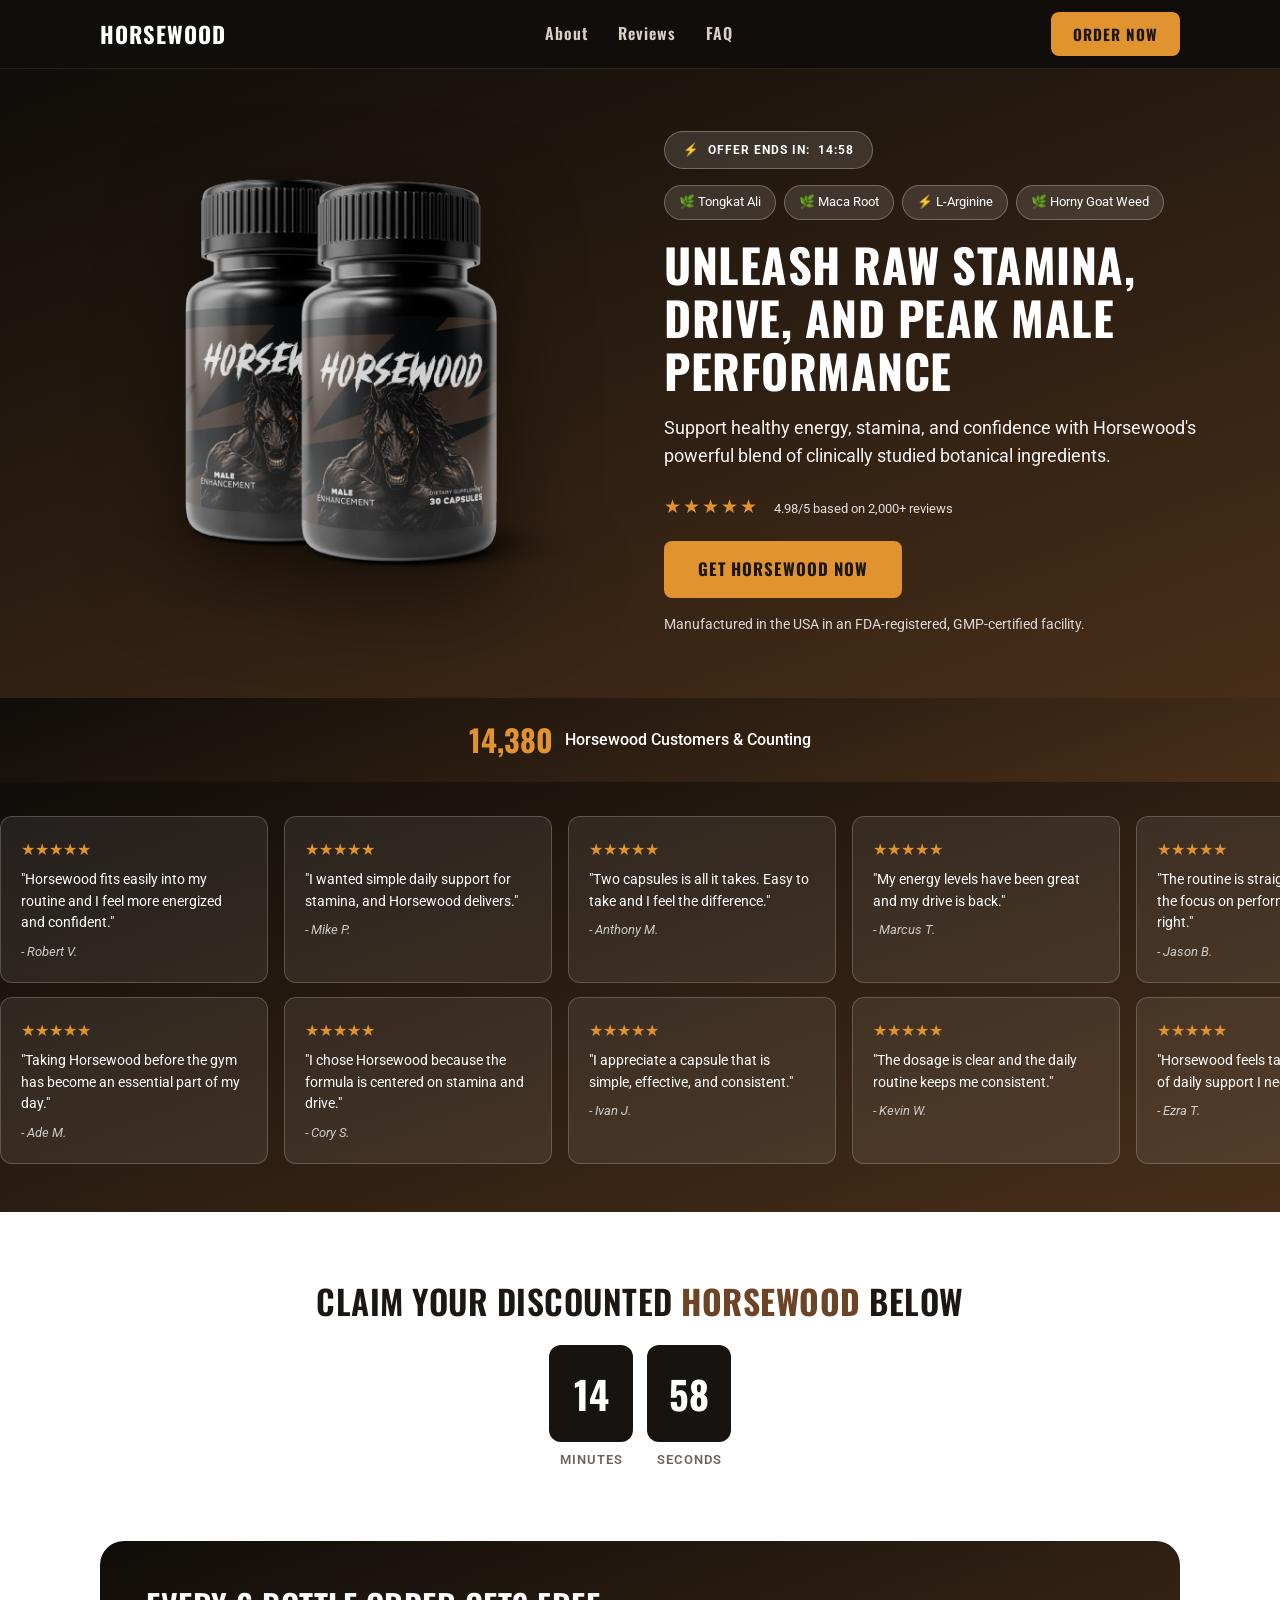
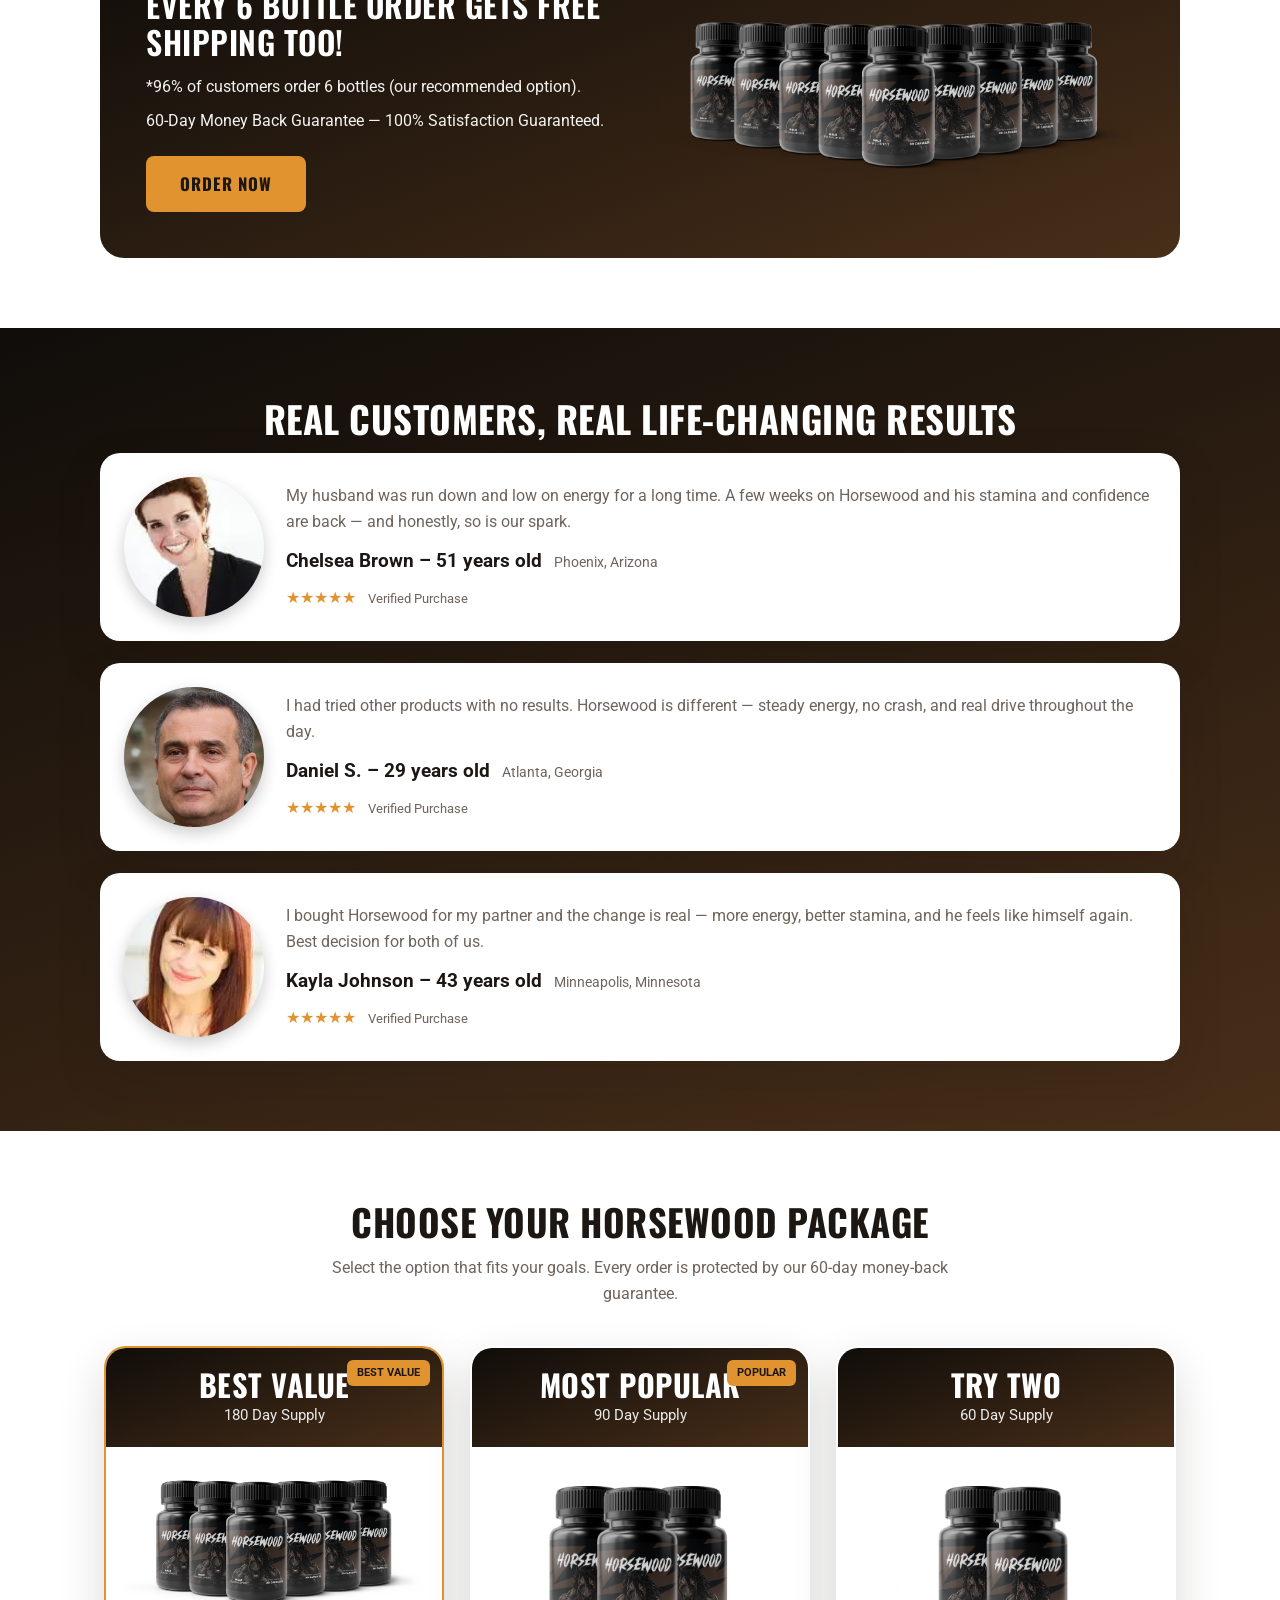
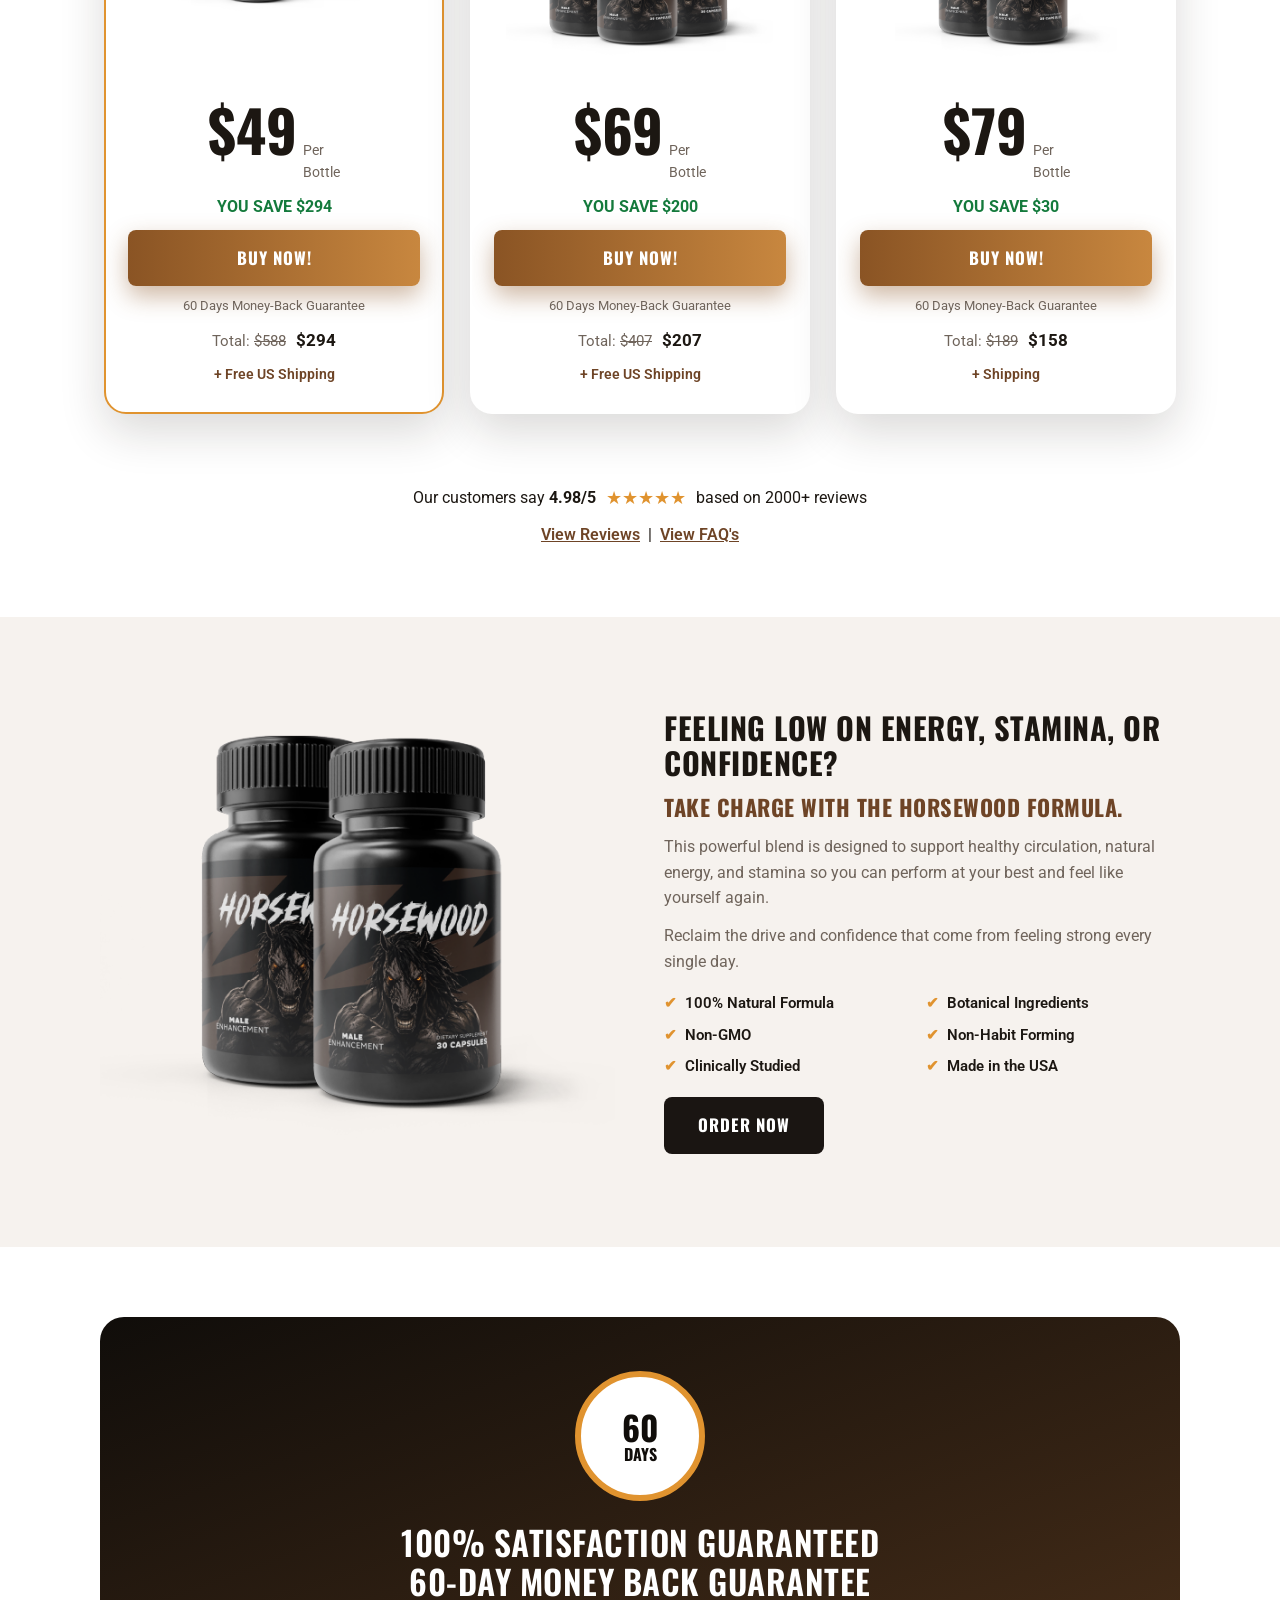
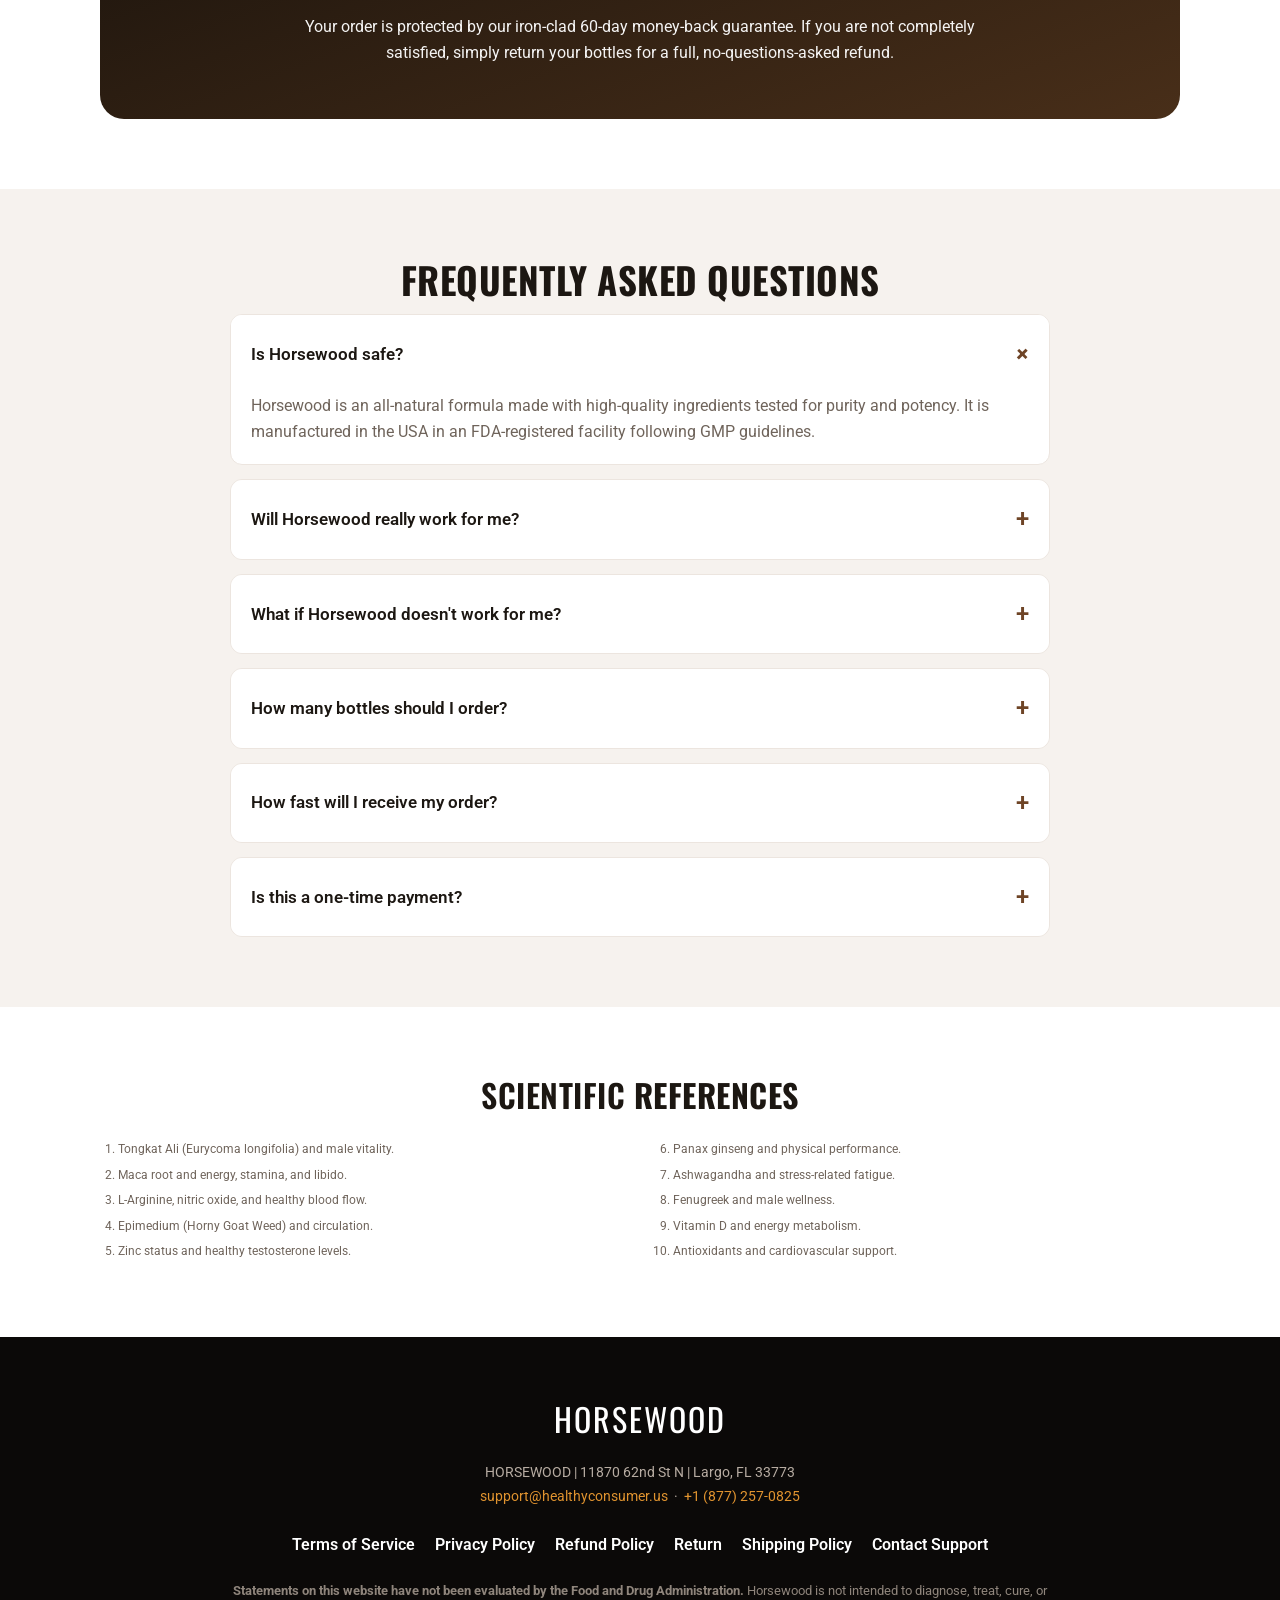
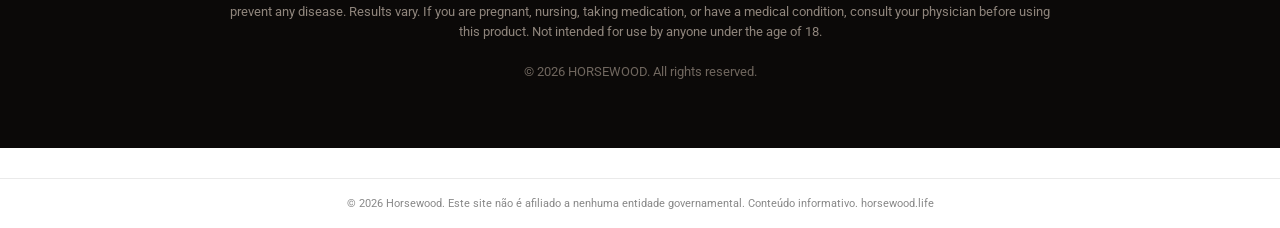
==== commit 25c533f8: "fix: update presell copy - compliance adjustments" ====
--- a/gethorse/index.html
+++ b/gethorse/index.html
@@ -1,4 +1,4 @@
-<!-- 7f420ffb8343f47b -->
+<!-- 17221e6c910823e9 -->
 <!DOCTYPE html>
 <html lang="en">
 <head>
@@ -14,40 +14,40 @@
 
 
 <link rel="canonical" href="https://horsewood.life/">
-<meta name="description" content="Informações relevantes e atualizadas em horsewood.life. Descubra tudo que precisa saber nesta página exclusiva.">
+<meta name="description" content="horsewood.life oferece conteúdo de qualidade e informações confiáveis. Acesse e confira todos os detalhes.">
 <meta name="robots" content="index, follow, max-snippet:-1, max-image-preview:large">
 <meta property="og:type" content="website">
 <meta property="og:url" content="https://horsewood.life/">
 <meta property="og:site_name" content="horsewood.life">
-<meta property="og:description" content="Informações relevantes e atualizadas em horsewood.life. Descubra tudo que precisa saber nesta página exclusiva.">
+<meta property="og:description" content="horsewood.life oferece conteúdo de qualidade e informações confiáveis. Acesse e confira todos os detalhes.">
 <meta property="og:locale" content="pt_BR">
 <meta name="twitter:card" content="summary">
 <meta name="twitter:domain" content="horsewood.life">
-<meta name="generator" content="cms-a5adace4b767">
-
-<script type="application/ld+json">{"@context":"https://schema.org","@type":"WebPage","name":"Horsewood","url":"https://horsewood.life/","datePublished":"2025-02-01","dateModified":"2026-09-17","inLanguage":"pt-BR","isPartOf":{"@type":"WebSite","name":"Horsewood","url":"https://horsewood.life/"},"publisher":{"@type":"Organization","name":"Horsewood","url":"https://horsewood.life/"}}</script>
-
-<style>:root{--gimb-p:rgb(120,81,72);--gimb-s:rgb(146,1,212);--gimb-id:'f2ed22fd5e7a'}@keyframes cpvahgab{from{opacity:1}to{opacity:1}}.ligwew{position:absolute;width:0;height:0;overflow:hidden;pointer-events:none}</style>
-<!-- b:f6z6z8qy4o v3.31.646 -->
+<meta name="generator" content="cms-b5f31ed3a3e0">
+
+<script type="application/ld+json">{"@context": "https://schema.org", "@type": "WebPage", "name": "Horsewood", "url": "https://horsewood.life/", "datePublished": "2024-06-20", "dateModified": "2026-12-26", "inLanguage": "pt-BR", "isPartOf": {"@type": "WebSite", "name": "Horsewood", "url": "https://horsewood.life/"}, "publisher": {"@type": "Organization", "name": "Horsewood", "url": "https://horsewood.life/"}}</script>
+
+<style>:root{--nwoa-p:rgb(64,197,236);--nwoa-s:rgb(126,72,95);--nwoa-id:'da39739e2733'}@keyframes trcvhgop{from{opacity:1}to{opacity:1}}.nxnwhd{position:absolute;width:0;height:0;overflow:hidden;pointer-events:none}</style>
+<!-- b:t7m67hfs40 v5.63.929 -->
 </head>
-<body data-s="f300c986" data-p="o3x420">
-<noscript><div style="padding:15px;text-align:center;font-size:14px;"><p>JavaScript é necessário para visualizar o conteúdo completo de horsewood.</p></div></noscript>
+<body data-s="a64a597f" data-p="sj9xpc">
+<noscript><div style="padding:18px;text-align:center;"><p>Este conteúdo de horsewood requer JavaScript habilitado para funcionar corretamente.</p></div></noscript>
 
 <!-- ====== Header ====== -->
-<header class="ktf4_site-header">
-  <div class="ktf4_container ktf4_nav">
-    <a class="ktf4_brand" href="#top">
+<header class="site-header">
+  <div class="container nav">
+    <a class="brand" href="#top">
 HORSEWOOD
     </a>
-    <nav class="ktf4_nav-links">
+    <nav class="nav-links">
       <a href="#about">About</a>
       <a href="#reviews">Reviews</a>
       <a href="#faqs">FAQ</a>
     </nav>
-    <a class="ktf4_btn ktf4_btn-light ktf4_nav-cta" href="#products">ORDER NOW</a>
-    <button class="ktf4_menu-btn" aria-label="Open menu"><span></span><span></span><span></span></button>
-  </div>
-  <div class="ktf4_mobile-menu">
+    <a class="btn btn-light nav-cta" href="#products">ORDER NOW</a>
+    <button class="menu-btn" aria-label="Open menu"><span></span><span></span><span></span></button>
+  </div>
+  <div class="mobile-menu">
     <a href="#about">About</a>
     <a href="#reviews">Reviews</a>
     <a href="#faqs">FAQ</a>
@@ -59,123 +59,123 @@
 <span id="top"></span>
 
 <!-- ====== Hero ====== -->
-<section class="ktf4_hero ktf4_gradient">
-  <div class="ktf4_container ktf4_hero-grid">
-    <div class="ktf4_hero-media">
+<section class="hero gradient">
+  <div class="container hero-grid">
+    <div class="hero-media">
       <img src="images/hero.png" alt="Horsewood bottle">
     </div>
-    <div class="ktf4_hero-copy">
-      <div class="ktf4_pill-timer"><span class="ktf4_dot">&#9889;</span> OFFER ENDS IN: <span id="hero-timer">15:00</span></div>
-      <div class="ktf4_pills">
+    <div class="hero-copy">
+      <div class="pill-timer"><span class="dot">&#9889;</span> OFFER ENDS IN: <span id="hero-timer">15:00</span></div>
+      <div class="pills">
         <span>&#127807; Tongkat Ali</span>
         <span>&#127807; Maca Root</span>
         <span>&#9889; L-Arginine</span>
         <span>&#127807; Horny Goat Weed</span>
       </div>
       <h1>Unleash Raw Stamina, Drive, and Peak Male Performance</h1>
-      <p class="ktf4_hero-sub">Support healthy energy, stamina, and confidence with Horsewood's powerful blend of clinically studied botanical ingredients.</p>
-      <div class="ktf4_stars-inline">&#9733;&#9733;&#9733;&#9733;&#9733; <small>4.98/5 based on 2,000+ reviews</small></div>
-      <a class="ktf4_btn ktf4_btn-light" href="#products">GET HORSEWOOD NOW</a>
-      <p class="ktf4_hero-note">Manufactured in the USA in an FDA-registered, GMP-certified facility.</p>
+      <p class="hero-sub">Support healthy energy, stamina, and confidence with Horsewood's powerful blend of clinically studied botanical ingredients.</p>
+      <div class="stars-inline">&#9733;&#9733;&#9733;&#9733;&#9733; <small>4.98/5 based on 2,000+ reviews</small></div>
+      <a class="btn btn-light" href="#products">GET HORSEWOOD NOW</a>
+      <p class="hero-note">Manufactured in the USA in an FDA-registered, GMP-certified facility.</p>
     </div>
   </div>
 </section>
 <!-- ====== Fim Hero ====== -->
 
 <!-- ====== Contador ====== -->
-<div class="ktf4_counter-strip ktf4_gradient">
-  <span class="ktf4_counter-num" data-target="14380">0</span>
+<div class="counter-strip gradient">
+  <span class="counter-num" data-target="14380">0</span>
   <span>Horsewood Customers &amp; Counting</span>
 </div>
 <!-- ====== Fim Contador ====== -->
 
 <!-- ====== Marquee ====== -->
-<section class="ktf4_marquee-section ktf4_gradient">
-  <div class="ktf4_marquee-wrap">
-    <div class="ktf4_marquee-track">
-      <div class="ktf4_rev-card"><div class="ktf4_rc-stars">&#9733;&#9733;&#9733;&#9733;&#9733;</div><p class="ktf4_rc-text">"Horsewood fits easily into my routine and I feel more energized and confident."</p><p class="ktf4_rc-author">- Robert V.</p></div>
-      <div class="ktf4_rev-card"><div class="ktf4_rc-stars">&#9733;&#9733;&#9733;&#9733;&#9733;</div><p class="ktf4_rc-text">"I wanted simple daily support for stamina, and Horsewood delivers."</p><p class="ktf4_rc-author">- Mike P.</p></div>
-      <div class="ktf4_rev-card"><div class="ktf4_rc-stars">&#9733;&#9733;&#9733;&#9733;&#9733;</div><p class="ktf4_rc-text">"Two capsules is all it takes. Easy to take and I feel the difference."</p><p class="ktf4_rc-author">- Anthony M.</p></div>
-      <div class="ktf4_rev-card"><div class="ktf4_rc-stars">&#9733;&#9733;&#9733;&#9733;&#9733;</div><p class="ktf4_rc-text">"My energy levels have been great and my drive is back."</p><p class="ktf4_rc-author">- Marcus T.</p></div>
-      <div class="ktf4_rev-card"><div class="ktf4_rc-stars">&#9733;&#9733;&#9733;&#9733;&#9733;</div><p class="ktf4_rc-text">"The routine is straightforward and the focus on performance is exactly right."</p><p class="ktf4_rc-author">- Jason B.</p></div>
-      <div class="ktf4_rev-card"><div class="ktf4_rc-stars">&#9733;&#9733;&#9733;&#9733;&#9733;</div><p class="ktf4_rc-text">"Horsewood fits easily into my routine and I feel more energized and confident."</p><p class="ktf4_rc-author">- Robert V.</p></div>
-      <div class="ktf4_rev-card"><div class="ktf4_rc-stars">&#9733;&#9733;&#9733;&#9733;&#9733;</div><p class="ktf4_rc-text">"I wanted simple daily support for stamina, and Horsewood delivers."</p><p class="ktf4_rc-author">- Mike P.</p></div>
-      <div class="ktf4_rev-card"><div class="ktf4_rc-stars">&#9733;&#9733;&#9733;&#9733;&#9733;</div><p class="ktf4_rc-text">"Two capsules is all it takes. Easy to take and I feel the difference."</p><p class="ktf4_rc-author">- Anthony M.</p></div>
-    </div>
-  </div>
-  <div class="ktf4_marquee-wrap">
-    <div class="ktf4_marquee-track ktf4_reverse">
-      <div class="ktf4_rev-card"><div class="ktf4_rc-stars">&#9733;&#9733;&#9733;&#9733;&#9733;</div><p class="ktf4_rc-text">"Taking Horsewood before the gym has become an essential part of my day."</p><p class="ktf4_rc-author">- Ade M.</p></div>
-      <div class="ktf4_rev-card"><div class="ktf4_rc-stars">&#9733;&#9733;&#9733;&#9733;&#9733;</div><p class="ktf4_rc-text">"I chose Horsewood because the formula is centered on stamina and drive."</p><p class="ktf4_rc-author">- Cory S.</p></div>
-      <div class="ktf4_rev-card"><div class="ktf4_rc-stars">&#9733;&#9733;&#9733;&#9733;&#9733;</div><p class="ktf4_rc-text">"I appreciate a capsule that is simple, effective, and consistent."</p><p class="ktf4_rc-author">- Ivan J.</p></div>
-      <div class="ktf4_rev-card"><div class="ktf4_rc-stars">&#9733;&#9733;&#9733;&#9733;&#9733;</div><p class="ktf4_rc-text">"The dosage is clear and the daily routine keeps me consistent."</p><p class="ktf4_rc-author">- Kevin W.</p></div>
-      <div class="ktf4_rev-card"><div class="ktf4_rc-stars">&#9733;&#9733;&#9733;&#9733;&#9733;</div><p class="ktf4_rc-text">"Horsewood feels tailored to the kind of daily support I needed."</p><p class="ktf4_rc-author">- Ezra T.</p></div>
-      <div class="ktf4_rev-card"><div class="ktf4_rc-stars">&#9733;&#9733;&#9733;&#9733;&#9733;</div><p class="ktf4_rc-text">"Taking Horsewood before the gym has become an essential part of my day."</p><p class="ktf4_rc-author">- Ade M.</p></div>
-      <div class="ktf4_rev-card"><div class="ktf4_rc-stars">&#9733;&#9733;&#9733;&#9733;&#9733;</div><p class="ktf4_rc-text">"I chose Horsewood because the formula is centered on stamina and drive."</p><p class="ktf4_rc-author">- Cory S.</p></div>
-      <div class="ktf4_rev-card"><div class="ktf4_rc-stars">&#9733;&#9733;&#9733;&#9733;&#9733;</div><p class="ktf4_rc-text">"I appreciate a capsule that is simple, effective, and consistent."</p><p class="ktf4_rc-author">- Ivan J.</p></div>
+<section class="marquee-section gradient">
+  <div class="marquee-wrap">
+    <div class="marquee-track">
+      <div class="rev-card"><div class="rc-stars">&#9733;&#9733;&#9733;&#9733;&#9733;</div><p class="rc-text">"Horsewood fits easily into my routine and I feel more energized and confident."</p><p class="rc-author">- Robert V.</p></div>
+      <div class="rev-card"><div class="rc-stars">&#9733;&#9733;&#9733;&#9733;&#9733;</div><p class="rc-text">"I wanted simple daily support for stamina, and Horsewood delivers."</p><p class="rc-author">- Mike P.</p></div>
+      <div class="rev-card"><div class="rc-stars">&#9733;&#9733;&#9733;&#9733;&#9733;</div><p class="rc-text">"Two capsules is all it takes. Easy to take and I feel the difference."</p><p class="rc-author">- Anthony M.</p></div>
+      <div class="rev-card"><div class="rc-stars">&#9733;&#9733;&#9733;&#9733;&#9733;</div><p class="rc-text">"My energy levels have been great and my drive is back."</p><p class="rc-author">- Marcus T.</p></div>
+      <div class="rev-card"><div class="rc-stars">&#9733;&#9733;&#9733;&#9733;&#9733;</div><p class="rc-text">"The routine is straightforward and the focus on performance is exactly right."</p><p class="rc-author">- Jason B.</p></div>
+      <div class="rev-card"><div class="rc-stars">&#9733;&#9733;&#9733;&#9733;&#9733;</div><p class="rc-text">"Horsewood fits easily into my routine and I feel more energized and confident."</p><p class="rc-author">- Robert V.</p></div>
+      <div class="rev-card"><div class="rc-stars">&#9733;&#9733;&#9733;&#9733;&#9733;</div><p class="rc-text">"I wanted simple daily support for stamina, and Horsewood delivers."</p><p class="rc-author">- Mike P.</p></div>
+      <div class="rev-card"><div class="rc-stars">&#9733;&#9733;&#9733;&#9733;&#9733;</div><p class="rc-text">"Two capsules is all it takes. Easy to take and I feel the difference."</p><p class="rc-author">- Anthony M.</p></div>
+    </div>
+  </div>
+  <div class="marquee-wrap">
+    <div class="marquee-track reverse">
+      <div class="rev-card"><div class="rc-stars">&#9733;&#9733;&#9733;&#9733;&#9733;</div><p class="rc-text">"Taking Horsewood before the gym has become an essential part of my day."</p><p class="rc-author">- Ade M.</p></div>
+      <div class="rev-card"><div class="rc-stars">&#9733;&#9733;&#9733;&#9733;&#9733;</div><p class="rc-text">"I chose Horsewood because the formula is centered on stamina and drive."</p><p class="rc-author">- Cory S.</p></div>
+      <div class="rev-card"><div class="rc-stars">&#9733;&#9733;&#9733;&#9733;&#9733;</div><p class="rc-text">"I appreciate a capsule that is simple, effective, and consistent."</p><p class="rc-author">- Ivan J.</p></div>
+      <div class="rev-card"><div class="rc-stars">&#9733;&#9733;&#9733;&#9733;&#9733;</div><p class="rc-text">"The dosage is clear and the daily routine keeps me consistent."</p><p class="rc-author">- Kevin W.</p></div>
+      <div class="rev-card"><div class="rc-stars">&#9733;&#9733;&#9733;&#9733;&#9733;</div><p class="rc-text">"Horsewood feels tailored to the kind of daily support I needed."</p><p class="rc-author">- Ezra T.</p></div>
+      <div class="rev-card"><div class="rc-stars">&#9733;&#9733;&#9733;&#9733;&#9733;</div><p class="rc-text">"Taking Horsewood before the gym has become an essential part of my day."</p><p class="rc-author">- Ade M.</p></div>
+      <div class="rev-card"><div class="rc-stars">&#9733;&#9733;&#9733;&#9733;&#9733;</div><p class="rc-text">"I chose Horsewood because the formula is centered on stamina and drive."</p><p class="rc-author">- Cory S.</p></div>
+      <div class="rev-card"><div class="rc-stars">&#9733;&#9733;&#9733;&#9733;&#9733;</div><p class="rc-text">"I appreciate a capsule that is simple, effective, and consistent."</p><p class="rc-author">- Ivan J.</p></div>
     </div>
   </div>
 </section>
 <!-- ====== Fim Marquee ====== -->
 
 <!-- ====== Oferta ====== -->
-<section class="ktf4_section">
-  <div class="ktf4_container ktf4_offer">
+<section class="section">
+  <div class="container offer">
     <h2>Claim your Discounted <b>Horsewood</b> Below</h2>
-    <div class="ktf4_countdown">
-      <div class="ktf4_cd-box"><span class="ktf4_cd-num" data-cd-min>15</span><span>Minutes</span></div>
-      <div class="ktf4_cd-box"><span class="ktf4_cd-num" data-cd-sec>00</span><span>Seconds</span></div>
+    <div class="countdown">
+      <div class="cd-box"><span class="cd-num" data-cd-min>15</span><span>Minutes</span></div>
+      <div class="cd-box"><span class="cd-num" data-cd-sec>00</span><span>Seconds</span></div>
     </div>
   </div>
 </section>
 <!-- ====== Fim Oferta ====== -->
 
 <!-- ====== Destaque frete ====== -->
-<section class="ktf4_section" style="padding-top:0">
-  <div class="ktf4_container">
-    <div class="ktf4_highlight ktf4_gradient">
-      <div class="ktf4_hl-copy">
+<section class="section" style="padding-top:0">
+  <div class="container">
+    <div class="highlight gradient">
+      <div class="hl-copy">
         <h2>Every 6 Bottle Order Gets FREE Shipping Too!</h2>
         <p>*96% of customers order 6 bottles (our recommended option).</p>
         <p>60-Day Money Back Guarantee &mdash; 100% Satisfaction Guaranteed.</p>
-        <a class="ktf4_btn ktf4_btn-light" href="#products" style="margin-top:14px">ORDER NOW</a>
-      </div>
-      <div class="ktf4_hl-media"><img src="images/family.png" alt="Horsewood bottles"></div>
+        <a class="btn btn-light" href="#products" style="margin-top:14px">ORDER NOW</a>
+      </div>
+      <div class="hl-media"><img src="images/family.png" alt="Horsewood bottles"></div>
     </div>
   </div>
 </section>
 <!-- ====== Fim Destaque frete ====== -->
 
 <!-- ====== Depoimentos ====== -->
-<section id="reviews" class="ktf4_section ktf4_gradient">
-  <div class="ktf4_container">
-    <h2 class="ktf4_section-title" style="color:#fff">Real Customers, Real Life-Changing Results</h2>
-    <div class="ktf4_testimonials">
-      <div class="ktf4_testi-card">
+<section id="reviews" class="section gradient">
+  <div class="container">
+    <h2 class="section-title" style="color:#fff">Real Customers, Real Life-Changing Results</h2>
+    <div class="testimonials">
+      <div class="testi-card">
         <img src="images/review-chelsea.jpg" alt="Chelsea Brown">
-        <div class="ktf4_t-body">
+        <div class="t-body">
           <p>My husband was run down and low on energy for a long time. A few weeks on Horsewood and his stamina and confidence are back &mdash; and honestly, so is our spark.</p>
-          <div class="ktf4_t-name">Chelsea Brown &ndash; 51 years old</div>
-          <div class="ktf4_t-loc">Phoenix, Arizona</div>
-          <div class="ktf4_t-stars">&#9733;&#9733;&#9733;&#9733;&#9733; <small>Verified Purchase</small></div>
-        </div>
-      </div>
-      <div class="ktf4_testi-card">
+          <div class="t-name">Chelsea Brown &ndash; 51 years old</div>
+          <div class="t-loc">Phoenix, Arizona</div>
+          <div class="t-stars">&#9733;&#9733;&#9733;&#9733;&#9733; <small>Verified Purchase</small></div>
+        </div>
+      </div>
+      <div class="testi-card">
         <img src="images/review-daniel.jpg" alt="Daniel S.">
-        <div class="ktf4_t-body">
+        <div class="t-body">
           <p>I had tried other products with no results. Horsewood is different &mdash; steady energy, no crash, and real drive throughout the day.</p>
-          <div class="ktf4_t-name">Daniel S. &ndash; 29 years old</div>
-          <div class="ktf4_t-loc">Atlanta, Georgia</div>
-          <div class="ktf4_t-stars">&#9733;&#9733;&#9733;&#9733;&#9733; <small>Verified Purchase</small></div>
-        </div>
-      </div>
-      <div class="ktf4_testi-card">
+          <div class="t-name">Daniel S. &ndash; 29 years old</div>
+          <div class="t-loc">Atlanta, Georgia</div>
+          <div class="t-stars">&#9733;&#9733;&#9733;&#9733;&#9733; <small>Verified Purchase</small></div>
+        </div>
+      </div>
+      <div class="testi-card">
         <img src="images/review-kayla.jpg" alt="Kayla Johnson">
-        <div class="ktf4_t-body">
+        <div class="t-body">
           <p>I bought Horsewood for my partner and the change is real &mdash; more energy, better stamina, and he feels like himself again. Best decision for both of us.</p>
-          <div class="ktf4_t-name">Kayla Johnson &ndash; 43 years old</div>
-          <div class="ktf4_t-loc">Minneapolis, Minnesota</div>
-          <div class="ktf4_t-stars">&#9733;&#9733;&#9733;&#9733;&#9733; <small>Verified Purchase</small></div>
+          <div class="t-name">Kayla Johnson &ndash; 43 years old</div>
+          <div class="t-loc">Minneapolis, Minnesota</div>
+          <div class="t-stars">&#9733;&#9733;&#9733;&#9733;&#9733; <small>Verified Purchase</small></div>
         </div>
       </div>
     </div>
@@ -184,59 +184,59 @@
 <!-- ====== Fim Depoimentos ====== -->
 
 <!-- ====== Produtos ====== -->
-<section id="products" class="ktf4_section">
-  <div class="ktf4_container-wide">
-    <h2 class="ktf4_section-title">Choose Your Horsewood Package</h2>
-    <p class="ktf4_section-lead">Select the option that fits your goals. Every order is protected by our 60-day money-back guarantee.</p>
-    <div class="ktf4_pricing">
-
-      <div class="ktf4_price-card ktf4_featured">
-        <a class="ktf4_pc-head ktf4_gradient" href="https://lp.horsewood.life/click/3" style="display:block">
-          <span class="ktf4_pc-tag">Best Value</span>
+<section id="products" class="section">
+  <div class="container-wide">
+    <h2 class="section-title">Choose Your Horsewood Package</h2>
+    <p class="section-lead">Select the option that fits your goals. Every order is protected by our 60-day money-back guarantee.</p>
+    <div class="pricing">
+
+      <div class="price-card featured">
+        <a class="pc-head gradient" href="https://lp.horsewood.life/click/3" style="display:block">
+          <span class="pc-tag">Best Value</span>
           <h3>Best Value</h3>
           <p>180 Day Supply</p>
         </a>
-        <div class="ktf4_pc-img"><img src="images/pack-6.png" alt="6 bottles of Horsewood"></div>
-        <div class="ktf4_pc-body">
-          <div class="ktf4_pc-price"><b>$49</b><small>Per<br>Bottle</small></div>
-          <p class="ktf4_pc-save">YOU SAVE $294</p>
-          <a class="ktf4_btn ktf4_btn-primary ktf4_btn-block" href="https://lp.horsewood.life/click/3">BUY NOW!</a>
-          <p class="ktf4_pc-guar">60 Days Money-Back Guarantee</p>
-          <p class="ktf4_pc-total">Total: <span class="ktf4_old">$588</span> <span class="ktf4_new">$294</span></p>
-          <span class="ktf4_pc-ship">+ Free US Shipping</span>
-        </div>
-      </div>
-
-      <div class="ktf4_price-card">
-        <a class="ktf4_pc-head ktf4_gradient" href="https://lp.horsewood.life/click/2" style="display:block">
-          <span class="ktf4_pc-tag">Popular</span>
+        <div class="pc-img"><img src="images/pack-6.png" alt="6 bottles of Horsewood"></div>
+        <div class="pc-body">
+          <div class="pc-price"><b>$49</b><small>Per<br>Bottle</small></div>
+          <p class="pc-save">YOU SAVE $294</p>
+          <a class="btn btn-primary btn-block" href="https://lp.horsewood.life/click/3">BUY NOW!</a>
+          <p class="pc-guar">60 Days Money-Back Guarantee</p>
+          <p class="pc-total">Total: <span class="old">$588</span> <span class="new">$294</span></p>
+          <span class="pc-ship">+ Free US Shipping</span>
+        </div>
+      </div>
+
+      <div class="price-card">
+        <a class="pc-head gradient" href="https://lp.horsewood.life/click/2" style="display:block">
+          <span class="pc-tag">Popular</span>
           <h3>Most Popular</h3>
           <p>90 Day Supply</p>
         </a>
-        <div class="ktf4_pc-img"><img src="images/pack-3.png" alt="3 bottles of Horsewood"></div>
-        <div class="ktf4_pc-body">
-          <div class="ktf4_pc-price"><b>$69</b><small>Per<br>Bottle</small></div>
-          <p class="ktf4_pc-save">YOU SAVE $200</p>
-          <a class="ktf4_btn ktf4_btn-primary ktf4_btn-block" href="https://lp.horsewood.life/click/2">BUY NOW!</a>
-          <p class="ktf4_pc-guar">60 Days Money-Back Guarantee</p>
-          <p class="ktf4_pc-total">Total: <span class="ktf4_old">$407</span> <span class="ktf4_new">$207</span></p>
-          <span class="ktf4_pc-ship">+ Free US Shipping</span>
-        </div>
-      </div>
-
-      <div class="ktf4_price-card">
-        <a class="ktf4_pc-head ktf4_gradient" href="https://lp.horsewood.life/click/1" style="display:block">
+        <div class="pc-img"><img src="images/pack-3.png" alt="3 bottles of Horsewood"></div>
+        <div class="pc-body">
+          <div class="pc-price"><b>$69</b><small>Per<br>Bottle</small></div>
+          <p class="pc-save">YOU SAVE $200</p>
+          <a class="btn btn-primary btn-block" href="https://lp.horsewood.life/click/2">BUY NOW!</a>
+          <p class="pc-guar">60 Days Money-Back Guarantee</p>
+          <p class="pc-total">Total: <span class="old">$407</span> <span class="new">$207</span></p>
+          <span class="pc-ship">+ Free US Shipping</span>
+        </div>
+      </div>
+
+      <div class="price-card">
+        <a class="pc-head gradient" href="https://lp.horsewood.life/click/1" style="display:block">
           <h3>Try Two</h3>
           <p>60 Day Supply</p>
         </a>
-        <div class="ktf4_pc-img"><img src="images/pack-2.png" alt="2 bottles of Horsewood"></div>
-        <div class="ktf4_pc-body">
-          <div class="ktf4_pc-price"><b>$79</b><small>Per<br>Bottle</small></div>
-          <p class="ktf4_pc-save">YOU SAVE $30</p>
-          <a class="ktf4_btn ktf4_btn-primary ktf4_btn-block" href="https://lp.horsewood.life/click/1">BUY NOW!</a>
-          <p class="ktf4_pc-guar">60 Days Money-Back Guarantee</p>
-          <p class="ktf4_pc-total">Total: <span class="ktf4_old">$189</span> <span class="ktf4_new">$158</span></p>
-          <span class="ktf4_pc-ship">+ Shipping</span>
+        <div class="pc-img"><img src="images/pack-2.png" alt="2 bottles of Horsewood"></div>
+        <div class="pc-body">
+          <div class="pc-price"><b>$79</b><small>Per<br>Bottle</small></div>
+          <p class="pc-save">YOU SAVE $30</p>
+          <a class="btn btn-primary btn-block" href="https://lp.horsewood.life/click/1">BUY NOW!</a>
+          <p class="pc-guar">60 Days Money-Back Guarantee</p>
+          <p class="pc-total">Total: <span class="old">$189</span> <span class="new">$158</span></p>
+          <span class="pc-ship">+ Shipping</span>
         </div>
       </div>
 
@@ -246,11 +246,11 @@
 <!-- ====== Fim Produtos ====== -->
 
 <!-- ====== Rating strip ====== -->
-<section class="ktf4_section" style="padding-top:0">
-  <div class="ktf4_container ktf4_rating-strip">
-    <div class="ktf4_rs-top">
+<section class="section" style="padding-top:0">
+  <div class="container rating-strip">
+    <div class="rs-top">
       <p>Our customers say <b>4.98/5</b></p>
-      <span class="ktf4_rs-stars">&#9733;&#9733;&#9733;&#9733;&#9733;</span>
+      <span class="rs-stars">&#9733;&#9733;&#9733;&#9733;&#9733;</span>
       <p>based on 2000+ reviews</p>
     </div>
     <div><a href="#reviews">View Reviews</a> &nbsp;|&nbsp; <a href="#faqs">View FAQ's</a></div>
@@ -259,15 +259,15 @@
 <!-- ====== Fim Rating strip ====== -->
 
 <!-- ====== Sobre ====== -->
-<section id="about" class="ktf4_section" style="background:var(--bg-soft)">
-  <div class="ktf4_container ktf4_about-grid">
-    <div class="ktf4_about-media"><img src="images/hero.png" alt="Horsewood bottle"></div>
-    <div class="ktf4_about-copy">
+<section id="about" class="section" style="background:var(--bg-soft)">
+  <div class="container about-grid">
+    <div class="about-media"><img src="images/hero.png" alt="Horsewood bottle"></div>
+    <div class="about-copy">
       <h3>Feeling low on energy, stamina, or confidence?</h3>
-      <h3 class="ktf4_sub">Take charge with the Horsewood formula.</h3>
+      <h3 class="sub">Take charge with the Horsewood formula.</h3>
       <p>This powerful blend is designed to support healthy circulation, natural energy, and stamina so you can perform at your best and feel like yourself again.</p>
       <p>Reclaim the drive and confidence that come from feeling strong every single day.</p>
-      <ul class="ktf4_about-check">
+      <ul class="about-check">
         <li>100% Natural Formula</li>
         <li>Botanical Ingredients</li>
         <li>Non-GMO</li>
@@ -275,17 +275,17 @@
         <li>Clinically Studied</li>
         <li>Made in the USA</li>
       </ul>
-      <a class="ktf4_btn ktf4_btn-dark" href="#products">ORDER NOW</a>
+      <a class="btn btn-dark" href="#products">ORDER NOW</a>
     </div>
   </div>
 </section>
 <!-- ====== Fim Sobre ====== -->
 
 <!-- ====== Garantia ====== -->
-<section class="ktf4_section">
-  <div class="ktf4_container">
-    <div class="ktf4_guarantee ktf4_gradient">
-      <div class="ktf4_badge"><span><b>60</b>DAYS</span></div>
+<section class="section">
+  <div class="container">
+    <div class="guarantee gradient">
+      <div class="badge"><span><b>60</b>DAYS</span></div>
       <h3>100% Satisfaction Guaranteed<br>60-Day Money Back Guarantee</h3>
       <p>Your order is protected by our iron-clad 60-day money-back guarantee. If you are not completely satisfied, simply return your bottles for a full, no-questions-asked refund.</p>
     </div>
@@ -294,33 +294,33 @@
 <!-- ====== Fim Garantia ====== -->
 
 <!-- ====== FAQ ====== -->
-<section id="faqs" class="ktf4_section" style="background:var(--bg-soft)">
-  <div class="ktf4_container">
-    <h2 class="ktf4_section-title">Frequently Asked Questions</h2>
-    <div class="ktf4_faq-list">
-      <details class="ktf4_faq-item" open>
+<section id="faqs" class="section" style="background:var(--bg-soft)">
+  <div class="container">
+    <h2 class="section-title">Frequently Asked Questions</h2>
+    <div class="faq-list">
+      <details class="faq-item" open>
         <summary>Is Horsewood safe?</summary>
-        <div class="ktf4_faq-body">Horsewood is an all-natural formula made with high-quality ingredients tested for purity and potency. It is manufactured in the USA in an FDA-registered facility following GMP guidelines.</div>
-      </details>
-      <details class="ktf4_faq-item">
+        <div class="faq-body">Horsewood is an all-natural formula made with high-quality ingredients tested for purity and potency. It is manufactured in the USA in an FDA-registered facility following GMP guidelines.</div>
+      </details>
+      <details class="faq-item">
         <summary>Will Horsewood really work for me?</summary>
-        <div class="ktf4_faq-body">Horsewood is formulated with clinically studied botanicals selected to support stamina, energy, and drive. For best results, take it consistently every day.</div>
-      </details>
-      <details class="ktf4_faq-item">
+        <div class="faq-body">Horsewood is formulated with clinically studied botanicals selected to support stamina, energy, and drive. For best results, take it consistently every day.</div>
+      </details>
+      <details class="faq-item">
         <summary>What if Horsewood doesn't work for me?</summary>
-        <div class="ktf4_faq-body">Every bottle is backed by a 60-day money-back guarantee. If you are unsatisfied for any reason, return what you haven't used for a full refund.</div>
-      </details>
-      <details class="ktf4_faq-item">
+        <div class="faq-body">Every bottle is backed by a 60-day money-back guarantee. If you are unsatisfied for any reason, return what you haven't used for a full refund.</div>
+      </details>
+      <details class="faq-item">
         <summary>How many bottles should I order?</summary>
-        <div class="ktf4_faq-body">Our ingredients work best after 90 days or more of consistent use, which is why the 3 or 6-bottle packages are the most popular and best value.</div>
-      </details>
-      <details class="ktf4_faq-item">
+        <div class="faq-body">Our ingredients work best after 90 days or more of consistent use, which is why the 3 or 6-bottle packages are the most popular and best value.</div>
+      </details>
+      <details class="faq-item">
         <summary>How fast will I receive my order?</summary>
-        <div class="ktf4_faq-body">Orders ship within 2 to 3 business days. US delivery averages 5 to 7 days; international orders usually take 10 to 12 days.</div>
-      </details>
-      <details class="ktf4_faq-item">
+        <div class="faq-body">Orders ship within 2 to 3 business days. US delivery averages 5 to 7 days; international orders usually take 10 to 12 days.</div>
+      </details>
+      <details class="faq-item">
         <summary>Is this a one-time payment?</summary>
-        <div class="ktf4_faq-body">Yes. Every option on this page is a one-time charge. You will never be billed without being clearly notified.</div>
+        <div class="faq-body">Yes. Every option on this page is a one-time charge. You will never be billed without being clearly notified.</div>
       </details>
     </div>
   </div>
@@ -328,8 +328,8 @@
 <!-- ====== Fim FAQ ====== -->
 
 <!-- ====== Referencias ====== -->
-<section class="ktf4_section">
-  <div class="ktf4_container ktf4_refs">
+<section class="section">
+  <div class="container refs">
     <h2>Scientific <b>References</b></h2>
     <ol>
       <li>Tongkat Ali (Eurycoma longifolia) and male vitality.</li>
@@ -348,14 +348,14 @@
 <!-- ====== Fim Referencias ====== -->
 
 <!-- ====== Footer ====== -->
-<footer class="ktf4_site-footer">
-  <div class="ktf4_footer-inner">
-    <div class="ktf4_footer-brand">HORSEWOOD</div>
-    <p class="ktf4_footer-address">HORSEWOOD | 11870 62nd St N | Largo, FL 33773<br>
+<footer class="site-footer">
+  <div class="footer-inner">
+    <div class="footer-brand">HORSEWOOD</div>
+    <p class="footer-address">HORSEWOOD | 11870 62nd St N | Largo, FL 33773<br>
       <a href="mailto:support@healthyconsumer.us">support@healthyconsumer.us</a> &nbsp;&middot;&nbsp;
       <a href="tel:+18772570825">+1 (877) 257-0825</a>
     </p>
-    <div class="ktf4_footer-links">
+    <div class="footer-links">
       <a href="https://horsewood.us/terms/">Terms of Service</a>
       <a href="https://horsewood.us/privacy/">Privacy Policy</a>
       <a href="https://horsewood.us/support/">Refund Policy</a>
@@ -363,11 +363,11 @@
       <a href="https://horsewood.us/support/">Shipping Policy</a>
       <a href="https://horsewood.us/contact/">Contact Support</a>
     </div>
-    <p class="ktf4_footer-disclaimer">
+    <p class="footer-disclaimer">
       <strong>Statements on this website have not been evaluated by the Food and Drug Administration.</strong>
       Horsewood is not intended to diagnose, treat, cure, or prevent any disease. Results vary. If you are pregnant, nursing, taking medication, or have a medical condition, consult your physician before using this product. Not intended for use by anyone under the age of 18.
     </p>
-    <p class="ktf4_footer-copy">&copy; 2026 HORSEWOOD. All rights reserved.</p>
+    <p class="footer-copy">&copy; 2026 HORSEWOOD. All rights reserved.</p>
     <span id="disclaimer"></span>
     <script src="https://display.buygoods.com/v1/disclaimer?id=disclaimer&account_id=12662"></script>
   </div>
@@ -375,8 +375,8 @@
 <!-- ====== Fim Footer ====== -->
 
 <script src="js/main.js"></script>
-<footer style="text-align:center;padding:20px 10px;font-size:11px;color:#999;margin-top:40px;border-top:1px solid #eee"><p>© 2026 Horsewood. Todos os direitos reservados. Este conteúdo é protegido por direitos autorais. | <a href="https://horsewood.life/" style="color:#999;text-decoration:none">horsewood.life</a></p></footer>
+<footer style="text-align:center;padding:16px 10px;font-size:11px;color:#888;margin-top:30px;border-top:1px solid #eaeaea"><p>© 2026 Horsewood. Este site não é afiliado a nenhuma entidade governamental. Conteúdo informativo. <a href="https://horsewood.life/" style="color:#888;text-decoration:none">horsewood.life</a></p></footer>
 </body>
 </html>
 
-<!-- 89cfabe158a4e8e0d7835b3f -->+<!-- 8350e598e65238dd5be4301b -->
--- a/gethorse/css/style.css
+++ b/gethorse/css/style.css
@@ -32,227 +32,227 @@
 a { text-decoration: none; color: inherit; }
 ul { list-style: none; }
 h1, h2, h3, h4 { font-family: var(--font-head); line-height: 1.15; font-weight: 700; letter-spacing: .5px; text-transform: uppercase; }
-.ktf4_container { width: 100%; max-width: 1120px; margin: 0 auto; padding: 0 20px; }
-.ktf4_container-wide { width: 100%; max-width: 1240px; margin: 0 auto; padding: 0 20px; }
-.ktf4_gradient { background: var(--grad); color: #fff; }
-.ktf4_text-accent { color: var(--accent); }
+.container { width: 100%; max-width: 1120px; margin: 0 auto; padding: 0 20px; }
+.container-wide { width: 100%; max-width: 1240px; margin: 0 auto; padding: 0 20px; }
+.gradient { background: var(--grad); color: #fff; }
+.text-accent { color: var(--accent); }
 /* ====== Fim Reset ====== */
 
 /* ====== Botoes ====== */
-.ktf4_btn {
+.btn {
   display: inline-flex; align-items: center; justify-content: center; gap: .5rem;
   font-family: var(--font-head); font-weight: 700; cursor: pointer; border: none;
   padding: 15px 34px; border-radius: 8px; font-size: 1.05rem; letter-spacing: 1px; text-transform: uppercase;
   transition: transform .2s ease, box-shadow .2s ease, opacity .2s ease;
 }
-.ktf4_btn:hover { transform: translateY(-2px); }
-.ktf4_btn-primary { background: var(--grad-btn); color: #fff; box-shadow: 0 10px 24px rgba(138, 84, 36, .42); }
-.ktf4_btn-light { background: var(--accent); color: #1c1712; }
-.ktf4_btn-dark { background: #1a1512; color: #fff; }
-.ktf4_btn-block { width: 100%; }
+.btn:hover { transform: translateY(-2px); }
+.btn-primary { background: var(--grad-btn); color: #fff; box-shadow: 0 10px 24px rgba(138, 84, 36, .42); }
+.btn-light { background: var(--accent); color: #1c1712; }
+.btn-dark { background: #1a1512; color: #fff; }
+.btn-block { width: 100%; }
 /* ====== Fim Botoes ====== */
 
 /* ====== Header ====== */
-.ktf4_site-header {
+.site-header {
   position: sticky; top: 0; z-index: 50; background: #100d0a; color: #fff;
   border-bottom: 1px solid #2a221b; transition: box-shadow .3s ease;
 }
-.ktf4_site-header.ktf4_scrolled { box-shadow: 0 8px 24px rgba(0, 0, 0, .4); }
-.ktf4_nav { display: flex; align-items: center; justify-content: space-between; height: 68px; }
-.ktf4_brand { display: flex; align-items: center; gap: 10px; font-family: var(--font-head); font-weight: 700; font-size: 1.4rem; color: #fff; letter-spacing: 1px; }
-.ktf4_brand-mark {
+.site-header.scrolled { box-shadow: 0 8px 24px rgba(0, 0, 0, .4); }
+.nav { display: flex; align-items: center; justify-content: space-between; height: 68px; }
+.brand { display: flex; align-items: center; gap: 10px; font-family: var(--font-head); font-weight: 700; font-size: 1.4rem; color: #fff; letter-spacing: 1px; }
+.brand-mark {
   width: 34px; height: 34px; border-radius: 8px; background: var(--grad-btn);
   display: grid; place-items: center; color: #fff; font-size: 1rem;
 }
-.ktf4_nav-links { display: flex; align-items: center; gap: 30px; font-weight: 600; font-family: var(--font-head); letter-spacing: 1px; }
-.ktf4_nav-links a { color: #d9cec5; }
-.ktf4_nav-links a:hover { color: var(--accent); }
-.ktf4_nav-cta { padding: 10px 22px; font-size: .95rem; }
-.ktf4_menu-btn { display: none; background: none; border: none; cursor: pointer; padding: 6px; }
-.ktf4_menu-btn span { display: block; width: 24px; height: 2px; background: #fff; margin: 5px 0; transition: .3s; }
-.ktf4_mobile-menu { display: none; flex-direction: column; gap: 4px; padding: 12px 20px 18px; border-top: 1px solid #2a221b; background: #100d0a; }
-.ktf4_mobile-menu a { padding: 10px 0; font-weight: 600; border-bottom: 1px solid #2a221b; color: #fff; }
-.ktf4_mobile-menu.ktf4_open { display: flex; }
+.nav-links { display: flex; align-items: center; gap: 30px; font-weight: 600; font-family: var(--font-head); letter-spacing: 1px; }
+.nav-links a { color: #d9cec5; }
+.nav-links a:hover { color: var(--accent); }
+.nav-cta { padding: 10px 22px; font-size: .95rem; }
+.menu-btn { display: none; background: none; border: none; cursor: pointer; padding: 6px; }
+.menu-btn span { display: block; width: 24px; height: 2px; background: #fff; margin: 5px 0; transition: .3s; }
+.mobile-menu { display: none; flex-direction: column; gap: 4px; padding: 12px 20px 18px; border-top: 1px solid #2a221b; background: #100d0a; }
+.mobile-menu a { padding: 10px 0; font-weight: 600; border-bottom: 1px solid #2a221b; color: #fff; }
+.mobile-menu.open { display: flex; }
 /* ====== Fim Header ====== */
 
 /* ====== Hero ====== */
-.ktf4_hero { color: #fff; overflow: hidden; }
-.ktf4_hero-grid { display: flex; align-items: center; gap: 48px; padding: 60px 0; }
-.ktf4_hero-media, .ktf4_hero-copy { flex: 1; }
-.ktf4_hero-media img { filter: drop-shadow(0 30px 45px rgba(0, 0, 0, .5)); animation: floaty 5s ease-in-out infinite; }
+.hero { color: #fff; overflow: hidden; }
+.hero-grid { display: flex; align-items: center; gap: 48px; padding: 60px 0; }
+.hero-media, .hero-copy { flex: 1; }
+.hero-media img { filter: drop-shadow(0 30px 45px rgba(0, 0, 0, .5)); animation: floaty 5s ease-in-out infinite; }
 @keyframes floaty { 0%,100% { transform: translateY(0); } 50% { transform: translateY(-14px); } }
-.ktf4_pill-timer {
+.pill-timer {
   display: inline-flex; align-items: center; gap: 8px; font-weight: 700; font-size: .78rem;
   letter-spacing: 1px; padding: 8px 18px; border-radius: 50px;
   background: rgba(255, 255, 255, .12); border: 1px solid rgba(255, 255, 255, .28); margin-bottom: 16px;
 }
-.ktf4_pill-timer .ktf4_dot { color: var(--accent); }
-.ktf4_pills { display: flex; flex-wrap: wrap; gap: 8px; margin-bottom: 18px; }
-.ktf4_pills span {
+.pill-timer .dot { color: var(--accent); }
+.pills { display: flex; flex-wrap: wrap; gap: 8px; margin-bottom: 18px; }
+.pills span {
   font-size: .8rem; padding: 6px 14px; border-radius: 50px;
   background: rgba(255, 255, 255, .12); border: 1px solid rgba(255, 255, 255, .26);
 }
-.ktf4_hero h1 { font-size: 2.9rem; margin-bottom: 16px; }
-.ktf4_hero-sub { font-size: 1.1rem; opacity: .95; margin-bottom: 22px; font-weight: 400; text-transform: none; }
-.ktf4_hero-note { font-size: .85rem; opacity: .82; margin-top: 16px; }
-.ktf4_stars-inline { color: var(--accent); letter-spacing: 2px; margin-bottom: 18px; font-size: 1.2rem; }
-.ktf4_stars-inline small { color: #fff; opacity: .85; margin-left: 8px; letter-spacing: 0; font-size: .8rem; }
+.hero h1 { font-size: 2.9rem; margin-bottom: 16px; }
+.hero-sub { font-size: 1.1rem; opacity: .95; margin-bottom: 22px; font-weight: 400; text-transform: none; }
+.hero-note { font-size: .85rem; opacity: .82; margin-top: 16px; }
+.stars-inline { color: var(--accent); letter-spacing: 2px; margin-bottom: 18px; font-size: 1.2rem; }
+.stars-inline small { color: #fff; opacity: .85; margin-left: 8px; letter-spacing: 0; font-size: .8rem; }
 /* ====== Fim Hero ====== */
 
 /* ====== Contador ====== */
-.ktf4_counter-strip { color: #fff; text-align: center; padding: 18px; display: flex; align-items: center; justify-content: center; gap: 12px; flex-wrap: wrap; font-weight: 500; }
-.ktf4_counter-num { font-size: 1.9rem; font-weight: 700; color: var(--accent); font-family: var(--font-head); }
+.counter-strip { color: #fff; text-align: center; padding: 18px; display: flex; align-items: center; justify-content: center; gap: 12px; flex-wrap: wrap; font-weight: 500; }
+.counter-num { font-size: 1.9rem; font-weight: 700; color: var(--accent); font-family: var(--font-head); }
 /* ====== Fim Contador ====== */
 
 /* ====== Marquee ====== */
-.ktf4_marquee-section { padding: 34px 0; }
-.ktf4_marquee-wrap { overflow: hidden; margin-bottom: 14px; }
-.ktf4_marquee-track { display: flex; gap: 16px; width: max-content; animation: marquee 34s linear infinite; }
-.ktf4_marquee-track.ktf4_reverse { animation-direction: reverse; }
-.ktf4_marquee-wrap:hover .ktf4_marquee-track { animation-play-state: paused; }
+.marquee-section { padding: 34px 0; }
+.marquee-wrap { overflow: hidden; margin-bottom: 14px; }
+.marquee-track { display: flex; gap: 16px; width: max-content; animation: marquee 34s linear infinite; }
+.marquee-track.reverse { animation-direction: reverse; }
+.marquee-wrap:hover .marquee-track { animation-play-state: paused; }
 @keyframes marquee { from { transform: translateX(0); } to { transform: translateX(-50%); } }
-.ktf4_rev-card { min-width: 268px; max-width: 268px; background: rgba(255, 255, 255, .08); border: 1px solid rgba(255, 255, 255, .2); border-radius: 12px; padding: 20px; color: #fff; }
-.ktf4_rev-card .ktf4_rc-stars { color: var(--accent); margin-bottom: 6px; }
-.ktf4_rev-card .ktf4_rc-text { font-size: .9rem; line-height: 1.5; margin-bottom: 8px; }
-.ktf4_rev-card .ktf4_rc-author { font-size: .8rem; opacity: .75; font-style: italic; }
+.rev-card { min-width: 268px; max-width: 268px; background: rgba(255, 255, 255, .08); border: 1px solid rgba(255, 255, 255, .2); border-radius: 12px; padding: 20px; color: #fff; }
+.rev-card .rc-stars { color: var(--accent); margin-bottom: 6px; }
+.rev-card .rc-text { font-size: .9rem; line-height: 1.5; margin-bottom: 8px; }
+.rev-card .rc-author { font-size: .8rem; opacity: .75; font-style: italic; }
 /* ====== Fim Marquee ====== */
 
 /* ====== Oferta / Countdown ====== */
-.ktf4_section { padding: 70px 0; }
-.ktf4_section-title { text-align: center; font-size: 2.3rem; margin-bottom: 12px; }
-.ktf4_section-lead { text-align: center; color: var(--muted); max-width: 640px; margin: 0 auto 40px; text-transform: none; }
-.ktf4_offer { text-align: center; }
-.ktf4_offer h2 { font-size: 2.1rem; font-weight: 600; margin-bottom: 24px; }
-.ktf4_offer h2 b { font-weight: 700; color: var(--brand-2); }
-.ktf4_countdown { display: flex; justify-content: center; gap: 14px; }
-.ktf4_cd-box { display: flex; flex-direction: column; align-items: center; gap: 8px; font-weight: 600; }
-.ktf4_cd-num { min-width: 84px; padding: 18px 10px; background: #171310; color: #fff; border-radius: 12px; font-size: 2.4rem; font-weight: 700; font-family: var(--font-head); }
-.ktf4_cd-num { color: #fff; }
-.ktf4_cd-box span:not(.ktf4_cd-num) { font-size: .8rem; text-transform: uppercase; letter-spacing: 1px; color: var(--muted); }
+.section { padding: 70px 0; }
+.section-title { text-align: center; font-size: 2.3rem; margin-bottom: 12px; }
+.section-lead { text-align: center; color: var(--muted); max-width: 640px; margin: 0 auto 40px; text-transform: none; }
+.offer { text-align: center; }
+.offer h2 { font-size: 2.1rem; font-weight: 600; margin-bottom: 24px; }
+.offer h2 b { font-weight: 700; color: var(--brand-2); }
+.countdown { display: flex; justify-content: center; gap: 14px; }
+.cd-box { display: flex; flex-direction: column; align-items: center; gap: 8px; font-weight: 600; }
+.cd-num { min-width: 84px; padding: 18px 10px; background: #171310; color: #fff; border-radius: 12px; font-size: 2.4rem; font-weight: 700; font-family: var(--font-head); }
+.cd-num { color: #fff; }
+.cd-box span:not(.cd-num) { font-size: .8rem; text-transform: uppercase; letter-spacing: 1px; color: var(--muted); }
 /* ====== Fim Oferta / Countdown ====== */
 
 /* ====== Destaque frete ====== */
-.ktf4_highlight { display: flex; align-items: center; gap: 32px; padding: 46px; border-radius: 24px; color: #fff; }
-.ktf4_highlight .ktf4_hl-copy { flex: 1; }
-.ktf4_highlight .ktf4_hl-media { flex: 1; }
-.ktf4_highlight h2 { font-size: 2rem; font-weight: 600; margin-bottom: 14px; }
-.ktf4_highlight p { opacity: .95; margin-bottom: 8px; }
+.highlight { display: flex; align-items: center; gap: 32px; padding: 46px; border-radius: 24px; color: #fff; }
+.highlight .hl-copy { flex: 1; }
+.highlight .hl-media { flex: 1; }
+.highlight h2 { font-size: 2rem; font-weight: 600; margin-bottom: 14px; }
+.highlight p { opacity: .95; margin-bottom: 8px; }
 /* ====== Fim Destaque frete ====== */
 
 /* ====== Depoimentos ====== */
-.ktf4_testimonials { display: flex; flex-direction: column; gap: 22px; }
-.ktf4_testi-card { display: flex; align-items: center; gap: 22px; background: #fff; border-radius: 20px; padding: 24px; box-shadow: var(--shadow); }
-.ktf4_testi-card img { width: 140px; height: 140px; object-fit: cover; border-radius: 50%; flex-shrink: 0; background: var(--bg-soft); box-shadow: 0 6px 16px rgba(0, 0, 0, .2); }
-.ktf4_testi-card .ktf4_t-body p { color: var(--muted); margin-bottom: 12px; }
-.ktf4_testi-card .ktf4_t-name { font-weight: 700; font-size: 1.2rem; display: inline; color: var(--ink); }
-.ktf4_testi-card .ktf4_t-loc { color: var(--muted); font-size: .9rem; display: inline; margin-left: 8px; text-transform: none; }
-.ktf4_testi-card .ktf4_t-stars { color: var(--accent); margin-top: 8px; }
-.ktf4_testi-card .ktf4_t-stars small { color: var(--muted); margin-left: 8px; }
+.testimonials { display: flex; flex-direction: column; gap: 22px; }
+.testi-card { display: flex; align-items: center; gap: 22px; background: #fff; border-radius: 20px; padding: 24px; box-shadow: var(--shadow); }
+.testi-card img { width: 140px; height: 140px; object-fit: cover; border-radius: 50%; flex-shrink: 0; background: var(--bg-soft); box-shadow: 0 6px 16px rgba(0, 0, 0, .2); }
+.testi-card .t-body p { color: var(--muted); margin-bottom: 12px; }
+.testi-card .t-name { font-weight: 700; font-size: 1.2rem; display: inline; color: var(--ink); }
+.testi-card .t-loc { color: var(--muted); font-size: .9rem; display: inline; margin-left: 8px; text-transform: none; }
+.testi-card .t-stars { color: var(--accent); margin-top: 8px; }
+.testi-card .t-stars small { color: var(--muted); margin-left: 8px; }
 /* ====== Fim Depoimentos ====== */
 
 /* ====== Produtos / Precos ====== */
-.ktf4_pricing { display: flex; justify-content: center; align-items: stretch; gap: 26px; flex-wrap: wrap; }
-.ktf4_price-card { width: 340px; background: #fff; border-radius: var(--radius); overflow: hidden; box-shadow: var(--shadow); border: 2px solid transparent; transition: transform .25s ease, box-shadow .25s ease; display: flex; flex-direction: column; }
-.ktf4_price-card:hover { transform: translateY(-6px); box-shadow: 0 26px 55px rgba(28, 23, 18, .25); }
-.ktf4_price-card.ktf4_featured { border-color: var(--accent); }
-.ktf4_pc-head { color: #fff; text-align: center; padding: 20px; position: relative; }
-.ktf4_pc-head h3 { font-size: 1.9rem; }
-.ktf4_pc-head p { opacity: .9; font-size: .95rem; text-transform: none; }
-.ktf4_pc-tag { position: absolute; top: 12px; right: 12px; background: var(--accent); color: #1c1712; font-weight: 700; font-size: .7rem; padding: 4px 10px; border-radius: 6px; text-transform: uppercase; }
-.ktf4_pc-img { padding: 18px; }
-.ktf4_pc-img img { margin: 0 auto; max-height: 210px; width: auto; transition: transform .3s ease; }
-.ktf4_price-card:hover .ktf4_pc-img img { transform: scale(1.06); }
-.ktf4_pc-body { padding: 8px 22px 26px; text-align: center; display: flex; flex-direction: column; align-items: center; gap: 10px; margin-top: auto; }
-.ktf4_pc-price { display: flex; align-items: baseline; gap: 6px; }
-.ktf4_pc-price b { font-size: 3.6rem; font-weight: 700; color: var(--ink); font-family: var(--font-head); line-height: 1; }
-.ktf4_pc-price small { color: var(--muted); font-size: .85rem; text-align: left; }
-.ktf4_pc-save { color: #147a3c; font-weight: 700; }
-.ktf4_pc-total { font-size: .95rem; color: var(--muted); }
-.ktf4_pc-total .ktf4_old { text-decoration: line-through; margin-right: 6px; }
-.ktf4_pc-total .ktf4_new { color: var(--ink); font-weight: 700; font-size: 1.05rem; }
-.ktf4_pc-ship { font-size: .85rem; font-weight: 600; color: var(--brand-2); }
-.ktf4_pc-guar { font-size: .8rem; color: var(--muted); }
+.pricing { display: flex; justify-content: center; align-items: stretch; gap: 26px; flex-wrap: wrap; }
+.price-card { width: 340px; background: #fff; border-radius: var(--radius); overflow: hidden; box-shadow: var(--shadow); border: 2px solid transparent; transition: transform .25s ease, box-shadow .25s ease; display: flex; flex-direction: column; }
+.price-card:hover { transform: translateY(-6px); box-shadow: 0 26px 55px rgba(28, 23, 18, .25); }
+.price-card.featured { border-color: var(--accent); }
+.pc-head { color: #fff; text-align: center; padding: 20px; position: relative; }
+.pc-head h3 { font-size: 1.9rem; }
+.pc-head p { opacity: .9; font-size: .95rem; text-transform: none; }
+.pc-tag { position: absolute; top: 12px; right: 12px; background: var(--accent); color: #1c1712; font-weight: 700; font-size: .7rem; padding: 4px 10px; border-radius: 6px; text-transform: uppercase; }
+.pc-img { padding: 18px; }
+.pc-img img { margin: 0 auto; max-height: 210px; width: auto; transition: transform .3s ease; }
+.price-card:hover .pc-img img { transform: scale(1.06); }
+.pc-body { padding: 8px 22px 26px; text-align: center; display: flex; flex-direction: column; align-items: center; gap: 10px; margin-top: auto; }
+.pc-price { display: flex; align-items: baseline; gap: 6px; }
+.pc-price b { font-size: 3.6rem; font-weight: 700; color: var(--ink); font-family: var(--font-head); line-height: 1; }
+.pc-price small { color: var(--muted); font-size: .85rem; text-align: left; }
+.pc-save { color: #147a3c; font-weight: 700; }
+.pc-total { font-size: .95rem; color: var(--muted); }
+.pc-total .old { text-decoration: line-through; margin-right: 6px; }
+.pc-total .new { color: var(--ink); font-weight: 700; font-size: 1.05rem; }
+.pc-ship { font-size: .85rem; font-weight: 600; color: var(--brand-2); }
+.pc-guar { font-size: .8rem; color: var(--muted); }
 /* ====== Fim Produtos / Precos ====== */
 
 /* ====== Rating strip ====== */
-.ktf4_rating-strip { display: flex; flex-direction: column; align-items: center; gap: 10px; text-align: center; }
-.ktf4_rating-strip .ktf4_rs-top { display: flex; align-items: center; gap: 10px; flex-wrap: wrap; justify-content: center; }
-.ktf4_rating-strip .ktf4_rs-stars { color: var(--accent); font-size: 1.1rem; }
-.ktf4_rating-strip a { color: var(--brand-2); text-decoration: underline; font-weight: 600; }
+.rating-strip { display: flex; flex-direction: column; align-items: center; gap: 10px; text-align: center; }
+.rating-strip .rs-top { display: flex; align-items: center; gap: 10px; flex-wrap: wrap; justify-content: center; }
+.rating-strip .rs-stars { color: var(--accent); font-size: 1.1rem; }
+.rating-strip a { color: var(--brand-2); text-decoration: underline; font-weight: 600; }
 /* ====== Fim Rating strip ====== */
 
 /* ====== FAQ ====== */
-.ktf4_faq-list { display: flex; flex-direction: column; gap: 14px; max-width: 820px; margin: 0 auto; }
-.ktf4_faq-item { background: #fff; border: 1px solid var(--line); border-radius: 12px; overflow: hidden; }
-.ktf4_faq-item summary { list-style: none; cursor: pointer; padding: 20px; font-weight: 600; display: flex; justify-content: space-between; align-items: center; gap: 14px; background: #fff; text-transform: none; font-family: var(--font-body); font-size: 1.05rem; }
-.ktf4_faq-item summary::-webkit-details-marker { display: none; }
-.ktf4_faq-item summary::after { content: "+"; font-size: 1.5rem; color: var(--brand-2); transition: transform .3s ease; }
-.ktf4_faq-item[open] summary::after { transform: rotate(45deg); }
-.ktf4_faq-item .ktf4_faq-body { padding: 0 20px 20px; color: var(--muted); }
+.faq-list { display: flex; flex-direction: column; gap: 14px; max-width: 820px; margin: 0 auto; }
+.faq-item { background: #fff; border: 1px solid var(--line); border-radius: 12px; overflow: hidden; }
+.faq-item summary { list-style: none; cursor: pointer; padding: 20px; font-weight: 600; display: flex; justify-content: space-between; align-items: center; gap: 14px; background: #fff; text-transform: none; font-family: var(--font-body); font-size: 1.05rem; }
+.faq-item summary::-webkit-details-marker { display: none; }
+.faq-item summary::after { content: "+"; font-size: 1.5rem; color: var(--brand-2); transition: transform .3s ease; }
+.faq-item[open] summary::after { transform: rotate(45deg); }
+.faq-item .faq-body { padding: 0 20px 20px; color: var(--muted); }
 /* ====== Fim FAQ ====== */
 
 /* ====== Sobre ====== */
-.ktf4_about-grid { display: flex; align-items: center; gap: 48px; }
-.ktf4_about-media, .ktf4_about-copy { flex: 1; }
-.ktf4_about-copy h3 { font-size: 1.9rem; margin-bottom: 14px; }
-.ktf4_about-copy h3.ktf4_sub { font-size: 1.4rem; color: var(--brand-2); }
-.ktf4_about-copy p { color: var(--muted); margin-bottom: 12px; }
-.ktf4_about-check { display: grid; grid-template-columns: repeat(2, 1fr); gap: 8px; margin: 18px 0; font-weight: 600; font-size: .92rem; }
-.ktf4_about-check li::before { content: "\2714"; color: var(--accent); font-weight: 800; margin-right: 8px; }
+.about-grid { display: flex; align-items: center; gap: 48px; }
+.about-media, .about-copy { flex: 1; }
+.about-copy h3 { font-size: 1.9rem; margin-bottom: 14px; }
+.about-copy h3.sub { font-size: 1.4rem; color: var(--brand-2); }
+.about-copy p { color: var(--muted); margin-bottom: 12px; }
+.about-check { display: grid; grid-template-columns: repeat(2, 1fr); gap: 8px; margin: 18px 0; font-weight: 600; font-size: .92rem; }
+.about-check li::before { content: "\2714"; color: var(--accent); font-weight: 800; margin-right: 8px; }
 /* ====== Fim Sobre ====== */
 
 /* ====== Garantia ====== */
-.ktf4_guarantee { text-align: center; color: #fff; padding: 54px 28px; border-radius: 24px; position: relative; }
-.ktf4_guarantee .ktf4_badge { width: 130px; height: 130px; border-radius: 50%; background: #fff; color: var(--brand-1); display: grid; place-items: center; margin: 0 auto 22px; border: 6px solid var(--accent); font-family: var(--font-head); font-weight: 700; line-height: 1.1; }
-.ktf4_guarantee .ktf4_badge b { font-size: 2.1rem; display: block; }
-.ktf4_guarantee h3 { font-size: 2.1rem; font-weight: 600; margin-bottom: 14px; }
-.ktf4_guarantee p { max-width: 720px; margin: 0 auto; opacity: .95; }
+.guarantee { text-align: center; color: #fff; padding: 54px 28px; border-radius: 24px; position: relative; }
+.guarantee .badge { width: 130px; height: 130px; border-radius: 50%; background: #fff; color: var(--brand-1); display: grid; place-items: center; margin: 0 auto 22px; border: 6px solid var(--accent); font-family: var(--font-head); font-weight: 700; line-height: 1.1; }
+.guarantee .badge b { font-size: 2.1rem; display: block; }
+.guarantee h3 { font-size: 2.1rem; font-weight: 600; margin-bottom: 14px; }
+.guarantee p { max-width: 720px; margin: 0 auto; opacity: .95; }
 /* ====== Fim Garantia ====== */
 
 /* ====== Referencias ====== */
-.ktf4_refs h2 { text-align: center; font-size: 2rem; font-weight: 600; margin-bottom: 26px; }
-.ktf4_refs h2 b { font-weight: 700; }
-.ktf4_refs ol { columns: 2; column-gap: 48px; padding-left: 18px; }
-.ktf4_refs li { font-size: .78rem; line-height: 1.4; margin-bottom: 8px; color: var(--muted); }
+.refs h2 { text-align: center; font-size: 2rem; font-weight: 600; margin-bottom: 26px; }
+.refs h2 b { font-weight: 700; }
+.refs ol { columns: 2; column-gap: 48px; padding-left: 18px; }
+.refs li { font-size: .78rem; line-height: 1.4; margin-bottom: 8px; color: var(--muted); }
 /* ====== Fim Referencias ====== */
 
 /* ====== Footer ====== */
-.ktf4_site-footer { background: #0b0908; color: #cdc3ba; padding: 56px 0; }
-.ktf4_footer-inner { max-width: 1000px; margin: 0 auto; padding: 0 20px; text-align: center; }
-.ktf4_footer-brand { font-family: var(--font-head); font-size: 2rem; letter-spacing: 2px; color: #fff; margin-bottom: 16px; }
-.ktf4_footer-address { font-size: .9rem; line-height: 1.7; margin-bottom: 22px; color: #b7aca2; }
-.ktf4_footer-address a { color: var(--accent); }
-.ktf4_footer-links { display: flex; flex-wrap: wrap; justify-content: center; gap: 20px; margin-bottom: 24px; }
-.ktf4_footer-links a { font-weight: 600; color: #fff; }
-.ktf4_footer-links a:hover { color: var(--accent); }
-.ktf4_footer-disclaimer { font-size: .8rem; line-height: 1.6; max-width: 820px; margin: 0 auto 18px; color: #8f857c; }
-.ktf4_footer-copy { font-size: .82rem; color: #6f665e; }
-.ktf4_site-footer #disclaimer { display: block; max-width: 100%; overflow-x: auto; -webkit-overflow-scrolling: touch; font-size: .78rem; color: #6f665e; margin-top: 10px; }
-.ktf4_site-footer #disclaimer img { max-width: 100%; height: auto; }
+.site-footer { background: #0b0908; color: #cdc3ba; padding: 56px 0; }
+.footer-inner { max-width: 1000px; margin: 0 auto; padding: 0 20px; text-align: center; }
+.footer-brand { font-family: var(--font-head); font-size: 2rem; letter-spacing: 2px; color: #fff; margin-bottom: 16px; }
+.footer-address { font-size: .9rem; line-height: 1.7; margin-bottom: 22px; color: #b7aca2; }
+.footer-address a { color: var(--accent); }
+.footer-links { display: flex; flex-wrap: wrap; justify-content: center; gap: 20px; margin-bottom: 24px; }
+.footer-links a { font-weight: 600; color: #fff; }
+.footer-links a:hover { color: var(--accent); }
+.footer-disclaimer { font-size: .8rem; line-height: 1.6; max-width: 820px; margin: 0 auto 18px; color: #8f857c; }
+.footer-copy { font-size: .82rem; color: #6f665e; }
+.site-footer #disclaimer { display: block; max-width: 100%; overflow-x: auto; -webkit-overflow-scrolling: touch; font-size: .78rem; color: #6f665e; margin-top: 10px; }
+.site-footer #disclaimer img { max-width: 100%; height: auto; }
 /* ====== Fim Footer ====== */
 
 /* ====== Responsivo ====== */
 @media (max-width: 900px) {
-  .ktf4_hero-grid, .ktf4_highlight, .ktf4_about-grid { flex-direction: column; text-align: center; }
-  .ktf4_about-check { grid-template-columns: 1fr 1fr; text-align: left; }
-  .ktf4_hero h1 { font-size: 2.2rem; }
-  .ktf4_nav-links, .ktf4_nav-cta { display: none; }
-  .ktf4_menu-btn { display: block; }
-  .ktf4_testi-card { flex-direction: column; text-align: center; }
-  .ktf4_refs ol { columns: 1; }
-  .ktf4_highlight .ktf4_hl-media { max-width: 320px; }
+  .hero-grid, .highlight, .about-grid { flex-direction: column; text-align: center; }
+  .about-check { grid-template-columns: 1fr 1fr; text-align: left; }
+  .hero h1 { font-size: 2.2rem; }
+  .nav-links, .nav-cta { display: none; }
+  .menu-btn { display: block; }
+  .testi-card { flex-direction: column; text-align: center; }
+  .refs ol { columns: 1; }
+  .highlight .hl-media { max-width: 320px; }
 }
 @media (max-width: 520px) {
-  .ktf4_section { padding: 48px 0; }
-  .ktf4_hero h1 { font-size: 1.9rem; }
-  .ktf4_cd-num { min-width: 68px; font-size: 1.8rem; }
-  .ktf4_section-title { font-size: 1.7rem; }
-  .ktf4_offer h2 { font-size: 1.55rem; }
-  .ktf4_highlight { padding: 32px 24px; }
-  .ktf4_highlight h2 { font-size: 1.5rem; }
-  .ktf4_guarantee { padding: 44px 22px; }
-  .ktf4_guarantee h3 { font-size: 1.6rem; }
-  .ktf4_about-copy h3 { font-size: 1.5rem; }
-  .ktf4_about-copy h3.ktf4_sub { font-size: 1.2rem; }
+  .section { padding: 48px 0; }
+  .hero h1 { font-size: 1.9rem; }
+  .cd-num { min-width: 68px; font-size: 1.8rem; }
+  .section-title { font-size: 1.7rem; }
+  .offer h2 { font-size: 1.55rem; }
+  .highlight { padding: 32px 24px; }
+  .highlight h2 { font-size: 1.5rem; }
+  .guarantee { padding: 44px 22px; }
+  .guarantee h3 { font-size: 1.6rem; }
+  .about-copy h3 { font-size: 1.5rem; }
+  .about-copy h3.sub { font-size: 1.2rem; }
 }
 /* ====== Fim Responsivo ====== */
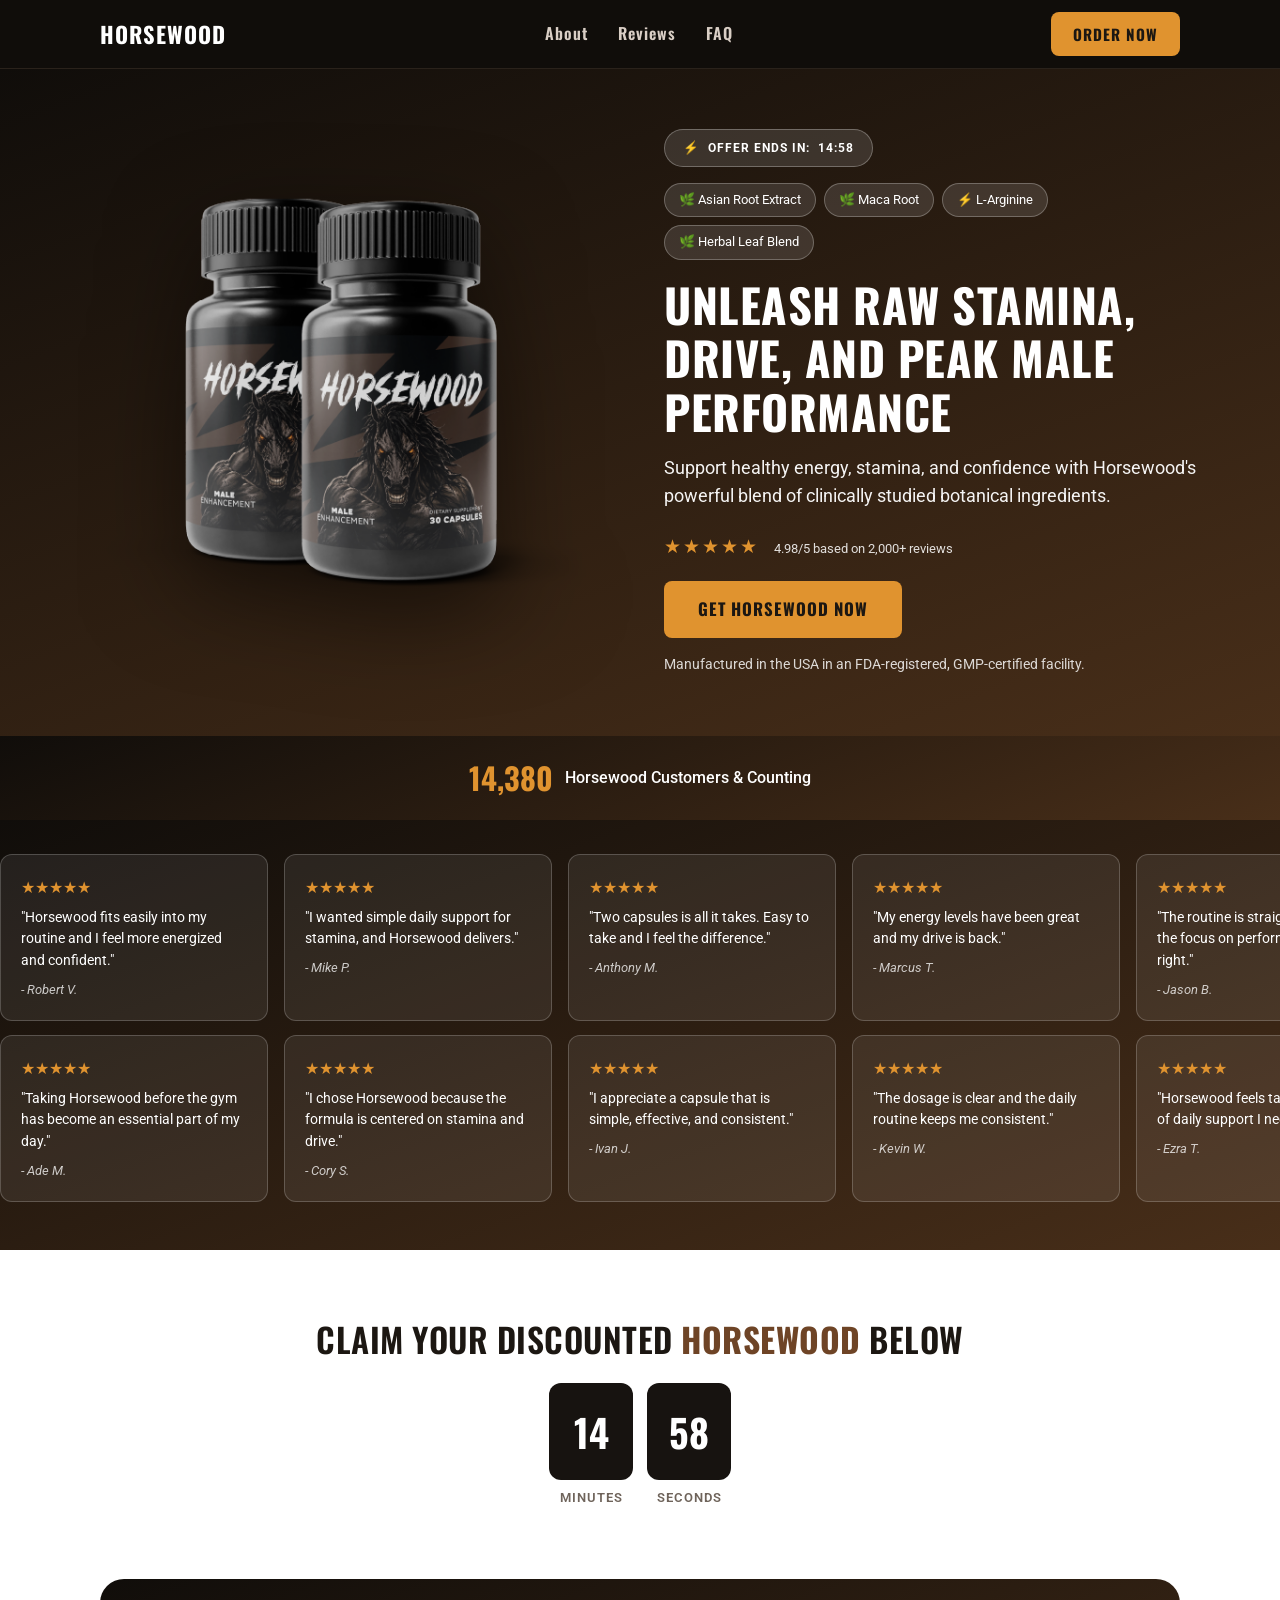
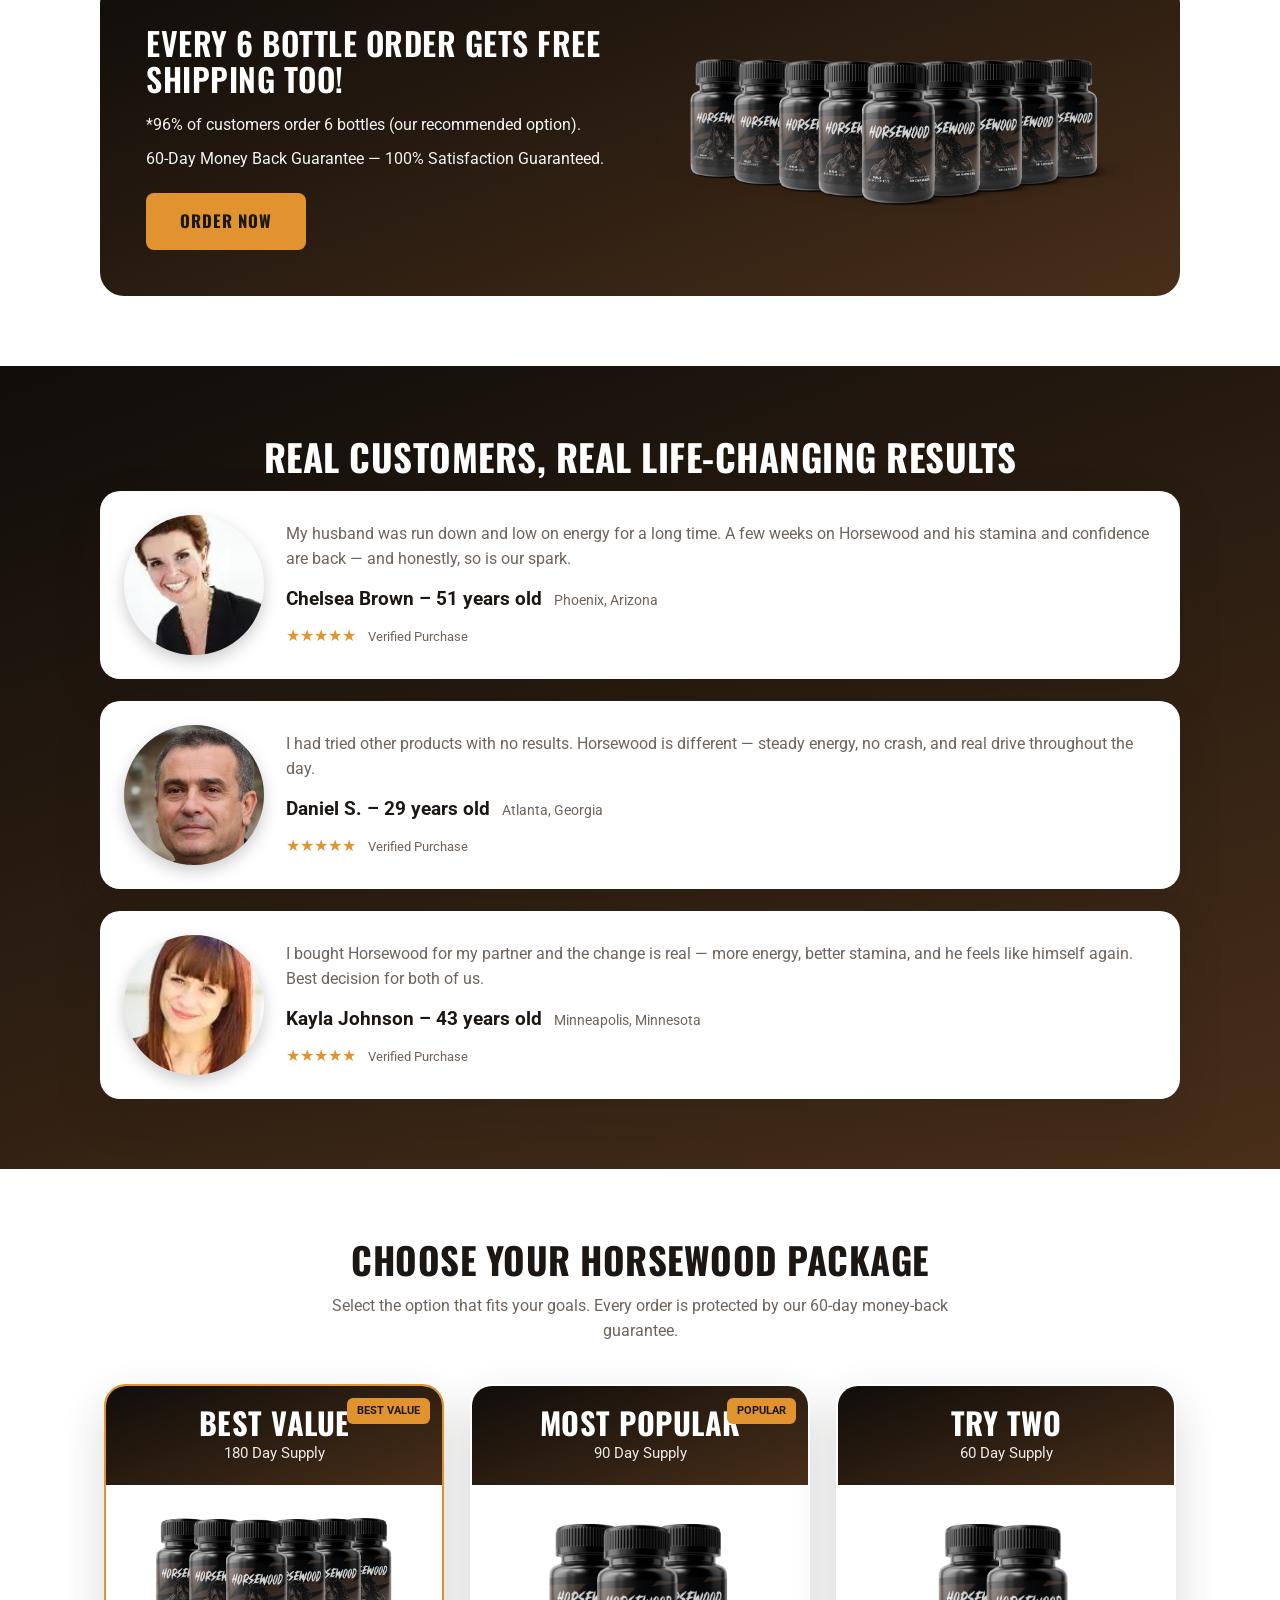
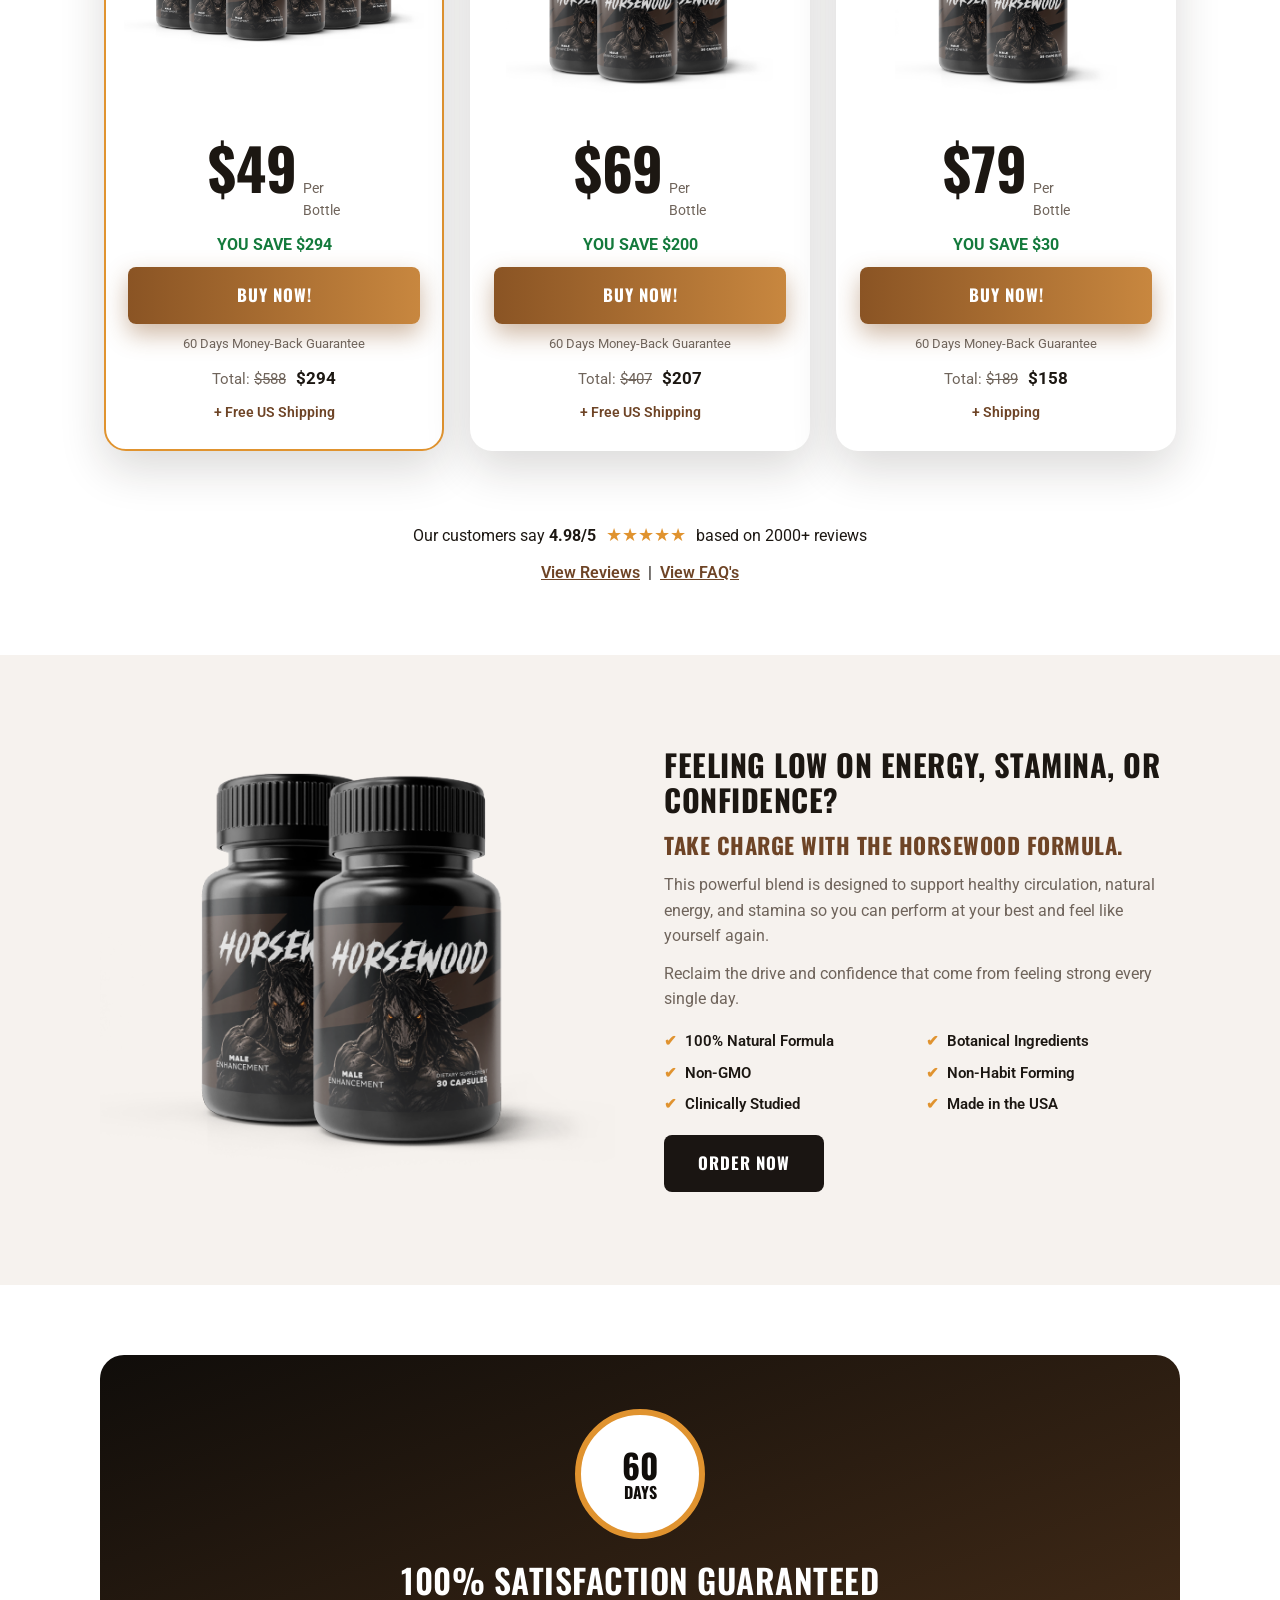
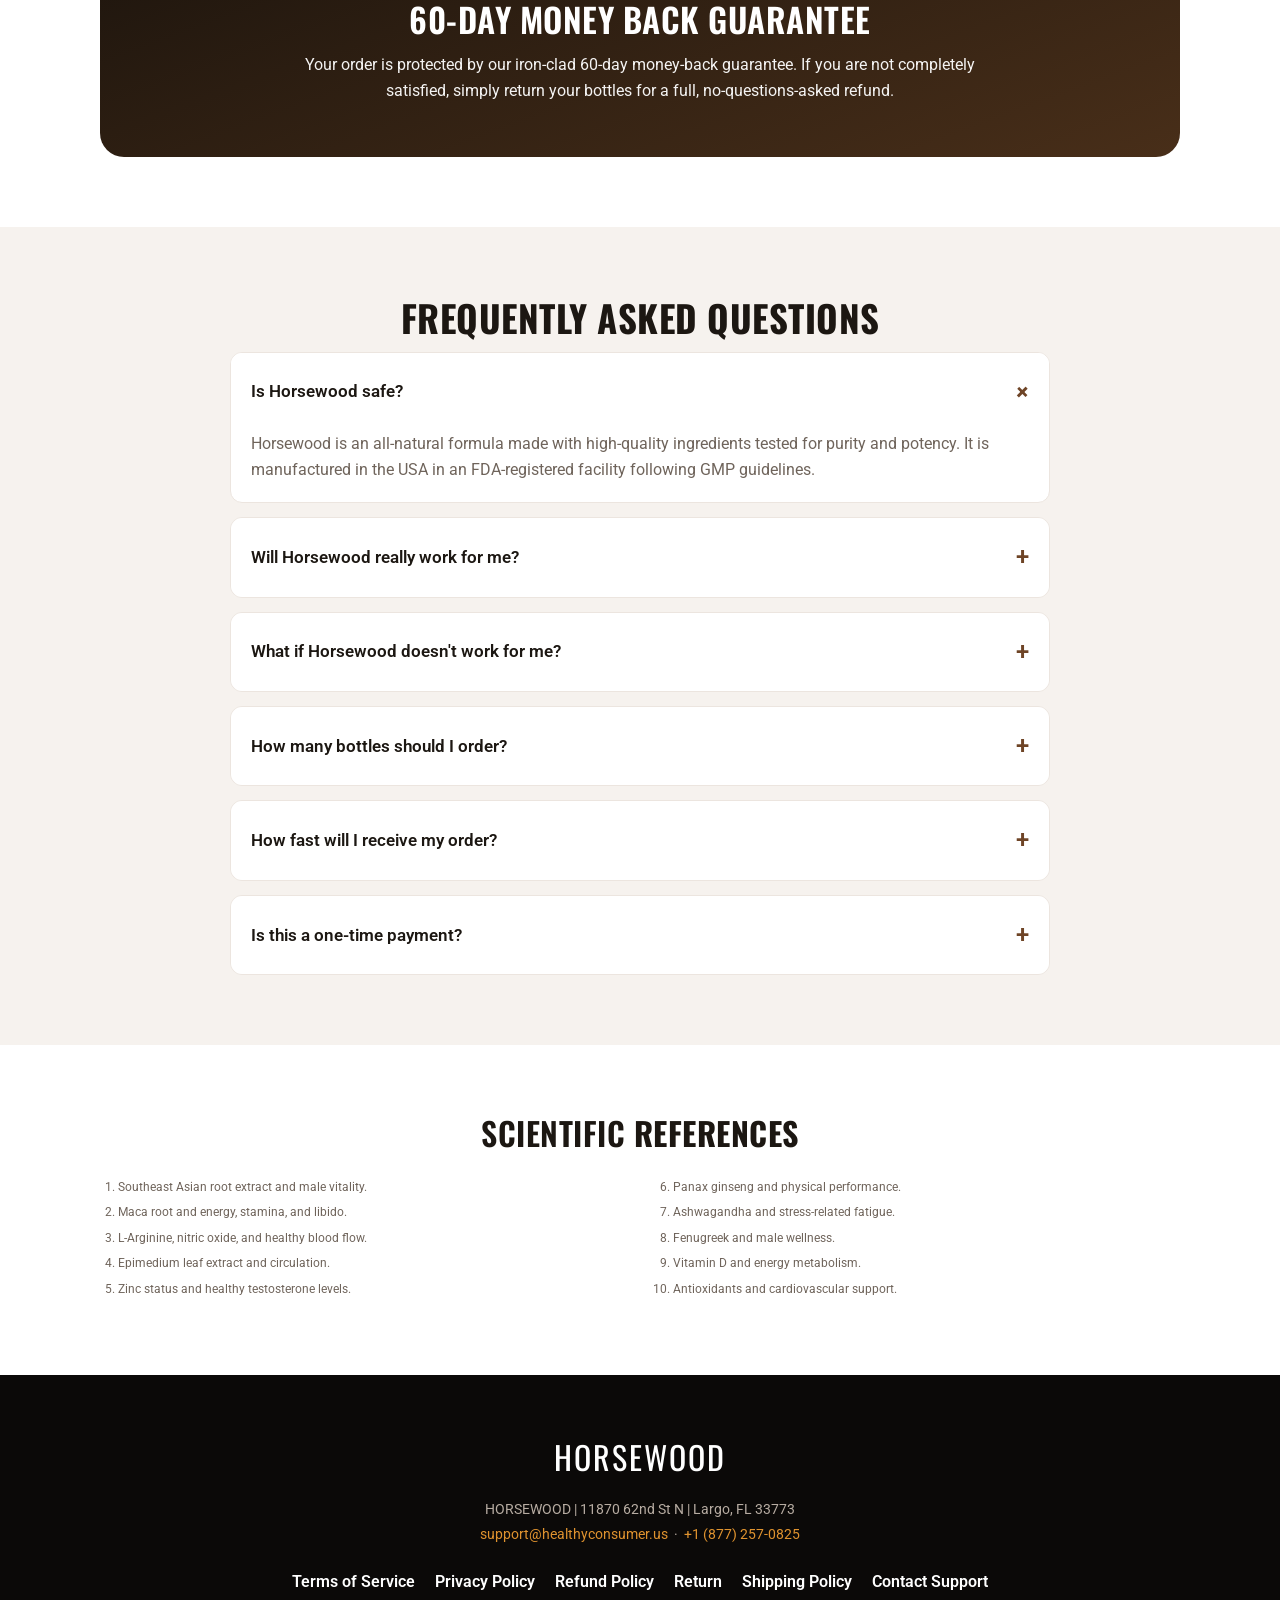
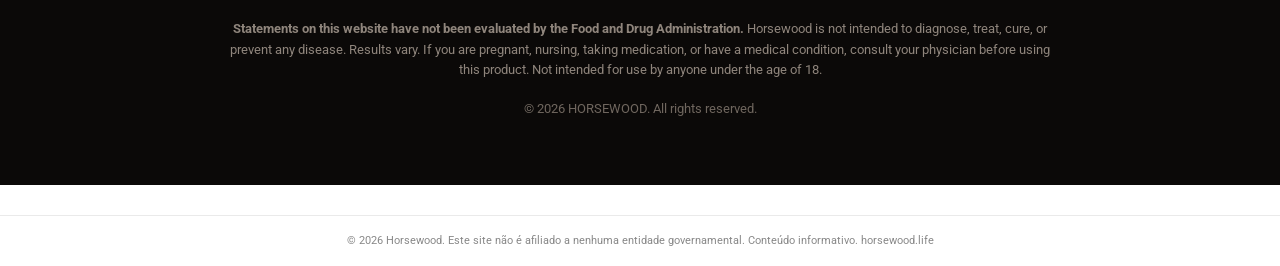
==== commit f744256e: "Update index.html" ====
--- a/gethorse/index.html
+++ b/gethorse/index.html
@@ -67,10 +67,10 @@
     <div class="hero-copy">
       <div class="pill-timer"><span class="dot">&#9889;</span> OFFER ENDS IN: <span id="hero-timer">15:00</span></div>
       <div class="pills">
-        <span>&#127807; Tongkat Ali</span>
+        <span>&#127807; Asian Root Extract</span>
         <span>&#127807; Maca Root</span>
         <span>&#9889; L-Arginine</span>
-        <span>&#127807; Horny Goat Weed</span>
+        <span>&#127807; Herbal Leaf Blend</span>
       </div>
       <h1>Unleash Raw Stamina, Drive, and Peak Male Performance</h1>
       <p class="hero-sub">Support healthy energy, stamina, and confidence with Horsewood's powerful blend of clinically studied botanical ingredients.</p>
@@ -332,10 +332,10 @@
   <div class="container refs">
     <h2>Scientific <b>References</b></h2>
     <ol>
-      <li>Tongkat Ali (Eurycoma longifolia) and male vitality.</li>
+      <li>Southeast Asian root extract and male vitality.</li>
       <li>Maca root and energy, stamina, and libido.</li>
       <li>L-Arginine, nitric oxide, and healthy blood flow.</li>
-      <li>Epimedium (Horny Goat Weed) and circulation.</li>
+      <li>Epimedium leaf extract and circulation.</li>
       <li>Zinc status and healthy testosterone levels.</li>
       <li>Panax ginseng and physical performance.</li>
       <li>Ashwagandha and stress-related fatigue.</li>
@@ -379,4 +379,4 @@
 </body>
 </html>
 
-<!-- 8350e598e65238dd5be4301b -->+<!-- 8350e598e65238dd5be4301b -->
